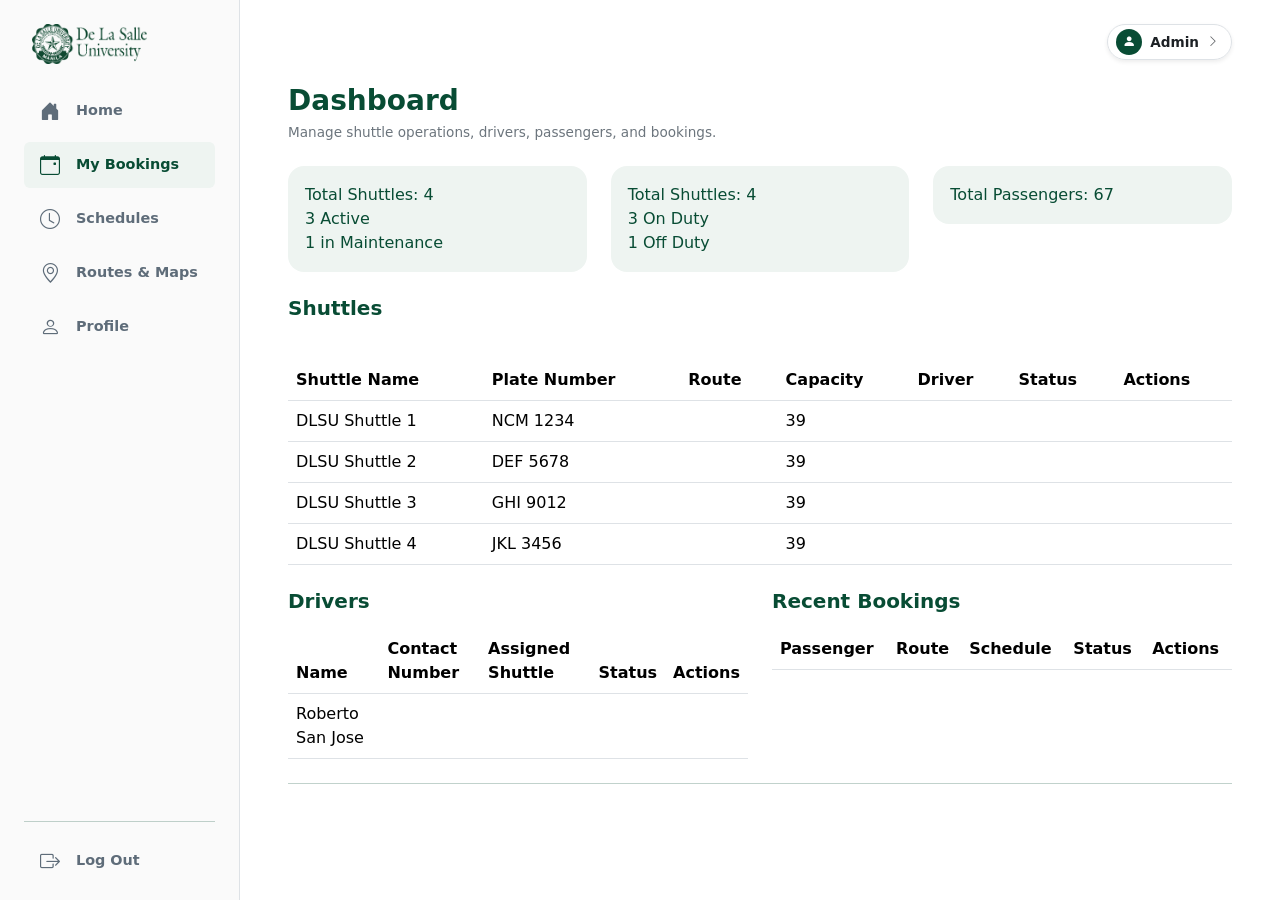
==== admin.html @ 09059d1a "Added first draft of admin view" ====
<!DOCTYPE html>
<html lang="en">
<head>
    <meta charset="UTF-8">
    <meta name="viewport" content="width=device-width, initial-scale=1">
    <link rel="stylesheet" href="assets/css/bootstrap.min.css">
    <link rel="stylesheet" href="assets/css/bootstrap-icons.css">
    <link rel="stylesheet" href="assets/css/styles.css">
    <title>Admin Dashboard - Arrows Express Booking App</title>
</head>
<body class="dashboard-body bookings-body bg-white">

<div class="container-fluid p-0">
    <div class="d-flex bookings-layout">
        <!-- DESKTOP SIDEBAR -->
        <aside class="sidebar bookings-sidebar d-none d-lg-flex flex-column border-end p-3 pt-4">
            <div class="mb-4 px-3">
                <img src="assets/images/logo.png" alt="DLSU Logo" class="img-fluid bookings-logo">
            </div>

            <nav class="nav flex-column gap-1 mb-auto px-2" aria-label="Passenger navigation">
                <a href="home.html" class="nav-link nav-item-default rounded px-3 py-2 d-flex align-items-center fw-semibold mb-1">
                    <i class="bi bi-house-door-fill me-3 fs-5" aria-hidden="true"></i> Home
                </a>
                <a href="#my-bookings" class="nav-link nav-item-active rounded px-3 py-2 d-flex align-items-center fw-semibold mb-1" aria-current="page">
                    <i class="bi bi-calendar-event me-3 fs-5" aria-hidden="true"></i> My Bookings
                </a>
                <a href="schedules.html" class="nav-link nav-item-default rounded px-3 py-2 d-flex align-items-center fw-semibold mb-1" style="font-size: 0.9rem;">
                    <i class="bi bi-clock me-3 fs-5"></i> Schedules
                </a>
                <a href="routes-and-maps.html" class="nav-link nav-item-default rounded px-3 py-2 d-flex align-items-center fw-semibold mb-1" style="font-size: 0.9rem;">
                    <i class="bi bi-geo-alt me-3 fs-5"></i> Routes & Maps
                </a>
                <a href="profile.html" class="nav-link nav-item-default rounded px-3 py-2 d-flex align-items-center fw-semibold mb-1">
                    <i class="bi bi-person me-3 fs-5" aria-hidden="true"></i> Profile
                </a>
            </nav>

            <div class="px-2">
                <hr class="my-3 opacity-25">
                <a href="index.html" class="nav-link nav-item-default rounded px-3 py-2 d-flex align-items-center fw-semibold">
                    <i class="bi bi-box-arrow-right me-3 fs-5" aria-hidden="true"></i> Log Out
                </a>
            </div>
        </aside>

        <!-- MAIN CONTENT AREA -->
        <main class="bookings-main flex-grow-1 p-3 p-md-4 px-xl-5">
            <header class="dashboard-header d-flex flex-wrap justify-content-between align-items-center gap-2 mb-4 position-relative z-2">
                <img src="assets/images/logo.png" alt="DLSU Logo" class="dashboard-logo d-lg-none">
                <div class="ms-auto d-flex align-items-center gap-2">
                    <a href="profile.html" class="dashboard-account btn btn-white border rounded-pill py-1 px-2 d-flex align-items-center shadow-sm text-decoration-none">
                        <span class="dashboard-user-avatar me-2">
                            <i class="bi bi-person-fill" aria-hidden="true"></i>
                        </span>
                        <span class="fw-semibold me-2">Admin</span>
                        <i class="bi bi-chevron-right text-muted small me-1" aria-hidden="true"></i>
                    </a>
                    <a href="index.html" class="btn btn-sm btn-light border d-lg-none" aria-label="Log out">
                        <i class="bi bi-box-arrow-right" aria-hidden="true"></i>
                    </a>
                </div>
            </header>

            <h1 class="fs-3 fw-bold text-dlsu-green mb-1">Dashboard</h1>
            <p class="text-secondary mb-4">Manage shuttle operations, drivers, passengers, and bookings.</p>
            <div id="booking-message" class="alert d-none" role="status" aria-live="polite" aria-atomic="true"></div>

            <div class="row mb-4 g-4">
                <div class="col-12 col-xl-4">
                    <div class="quick-action-card rounded-4 p-3">
                        Total Shuttles: 4 <br>
                        3 Active <br>
                        1 in Maintenance
                    </div>
                </div>
                <div class="col-12 col-xl-4">
                    <div class="quick-action-card rounded-4 p-3">
                        Total Shuttles: 4 <br>
                        3 On Duty <br>
                        1 Off Duty
                    </div>
                </div>
                <div class="col-12 col-xl-4">
                    <div class="quick-action-card rounded-4 p-3">
                        Total Passengers: 67
                    </div>
                </div>
            </div>

            <div class="row mb-4 g-4">
                <h2 class="fs-5 fw-bold text-dlsu-green mb-3">Shuttles</h2>
                    <div>
                        <table class="table align-middle mb-0 ">
                            <thead>
                                <tr><th scope="col">Shuttle Name</th><th scope="col">Plate Number</th><th scope="col">Route</th><th scope="col">Capacity</th><th scope="col">Driver</th><th scope="col">Status</th><th scope="col">Actions</th></tr>
                            </thead>
                            <tbody id="shuttle-list">
                                
                            </tbody>
                        </table>
                    </div>
            </div>

            <div class="row mb-4 g-4">
                <div class="col-12 col-xl-6">
                    <h2 class="fs-5 fw-bold text-dlsu-green mb-3">Drivers</h2>
                    <div>
                        <table class="table align-middle mb-0 ">
                            <thead>
                                <tr><th scope="col">Name</th><th scope="col">Contact Number</th><th scope="col">Assigned Shuttle</th><th scope="col">Status</th><th scope="col">Actions</th></tr>
                            </thead>
                            <tbody id="driver-list">
                                
                            </tbody>
                        </table>
                    </div>
                </div>
                <div class="col-12 col-xl-6">
                    <h2 class="fs-5 fw-bold text-dlsu-green mb-3">Recent Bookings</h2>
                    <div>
                        <table class="table align-middle mb-0 ">
                            <thead>
                                <tr><th scope="col">Passenger</th><th scope="col">Route</th><th scope="col">Schedule</th><th scope="col">Status</th><th scope="col">Actions</th></tr>
                            </thead>
                            <tbody>
                                
                            </tbody>
                        </table>
                    </div>
                </div>
            </div>

            <hr>
        </main>
    </div>
</div>

<!-- MOBILE NAVIGATION -->
<nav class="d-lg-none fixed-bottom bg-white border-top shadow-lg pb-safe z-3"
     aria-label="Mobile passenger navigation">
    <div class="d-flex justify-content-around align-items-center py-2">
        <a href="home.html" class="dashboard-mobile-item text-decoration-none text-muted">
            <i class="bi bi-house-door-fill fs-5" aria-hidden="true"></i><span>Home</span>
        </a>

        <a href="#book-a-trip" class="dashboard-mobile-item text-decoration-none text-muted">
            <i class="bi bi-calendar-plus fs-5" aria-hidden="true"></i><span>Book</span>
        </a>

        <a href="#my-bookings"
           class="dashboard-mobile-item text-decoration-none text-dlsu-green fw-bold"
           aria-current="page">
            <i class="bi bi-calendar-event fs-5" aria-hidden="true"></i><span>My Bookings</span>
        </a>
        
        <a href="schedules.html"
        class="dashboard-mobile-item text-decoration-none text-muted">
            <i class="bi bi-clock fs-5" aria-hidden="true"></i><span>Schedules</span>
        </a>

        <a href="routes-and-maps.html"
        class="dashboard-mobile-item text-decoration-none text-muted">
            <i class="bi bi-geo-alt fs-5" aria-hidden="true"></i><span>Routes</span>
        </a>
    </div>
</nav>

<script src="assets/js/bootstrap.bundle.min.js"></script>
<script src="assets/js/admin.js"></script>
</body>
</html>
---- assets/css/styles.css ----
/* ========================================================
   EXISTING CSS
   ======================================================== */
.logo-slot {
    max-height: 50px;
    object-fit: contain;
}

.divider {
    border-left: 1px solid #e9ecef;
}

@media (max-width: 991.98px) {
    .divider {
        border-left: none;
    }
}

/* ========================================================
   NEW CSS FOR FOR home.html
   ======================================================== */
:root {
    /* Main DLSU Color Palette*/
    --dlsu-green: #084c34;
    --dlsu-green-hover: #063927;
    --dlsu-light: #eef4f1;
    --dlsu-light-hover: #e3ede7;

    /* Text Colors */
    --text-main: #1d2125;
    --text-secondary: #5e6c79;
}

.dashboard-body {
    background-color: #ffffff;
    padding-bottom: 70px;
}

@media (min-width: 992px) {
    .dashboard-body,
    .dashboard-body html {
        padding-bottom: 0;
    }
}

/* Base Typography utilities */
.text-dlsu-green { color: var(--dlsu-green) !important; }
.bg-dlsu-green { background-color: var(--dlsu-green) !important; }
.bg-dlsu-light { background-color: var(--dlsu-light) !important; }

/* Dashboard Buttons */
.btn-dlsu-green {
    background-color: var(--dlsu-green);
    color: #ffffff;
    border: none;
    transition: background-color 0.2s ease;
}

.btn-dlsu-green:hover {
    background-color: var(--dlsu-green-hover);
    color: #ffffff;
}

/* Sidebar Specific */
.sidebar {
    width: 240px;
    background-color: #fafafa;
}

.nav-item-active {
    background-color: var(--dlsu-light);
    color: var(--dlsu-green);
}

.nav-item-default {
    color: var(--text-secondary);
    transition: all 0.2s ease;
}

.nav-item-default:hover {
    background-color: #f1f3f5;
    color: var(--dlsu-green);
}

/* Quick Action Cards */
.quick-action-card {
    background-color: var(--dlsu-light);
    border: 1px solid transparent;
    transition: all 0.2s ease;
}

.quick-action-card:hover {
    background-color: var(--dlsu-light-hover);
    transform: translateY(-2px);
    box-shadow: 0 .125rem .25rem rgba(0,0,0,.075);
}

.bg-success-subtle {
    background-color: #e4f2ea !important;
}
.text-success {
    color: #1b6d3d !important;
}
.border-success-subtle {
    border-color: #cde6d7 !important;
}

.pb-safe {
    padding-bottom: env(safe-area-inset-bottom);
}

/* ========================================================
   LOGIN PAGE
   ======================================================== */
.login-body {
    background-color: #ffffff;
    color: var(--text-main);
    background-image: url(../images/bg.png);
    background-repeat: no-repeat;
    background-position: left bottom;
    background-size: auto 60%;
}

.login-form-container {
    width: 100%;
    max-width: 400px;
}

.login-text-button {
    font-size: inherit;
    vertical-align: baseline;
    color: var(--dlsu-green);
}

.login-text-button:hover {
    color: var(--dlsu-green-hover);
}

.login-body .btn-success {
    --bs-btn-bg: var(--dlsu-green);
    --bs-btn-border-color: var(--dlsu-green);
    --bs-btn-hover-bg: var(--dlsu-green-hover);
    --bs-btn-hover-border-color: var(--dlsu-green-hover);
    --bs-btn-active-bg: var(--dlsu-green-hover);
    --bs-btn-active-border-color: var(--dlsu-green-hover);
    --bs-btn-disabled-bg: var(--dlsu-green);
    --bs-btn-disabled-border-color: var(--dlsu-green);
}

.login-body .btn-outline-success {
    --bs-btn-color: var(--dlsu-green);
    --bs-btn-border-color: var(--dlsu-green);
    --bs-btn-hover-bg: var(--dlsu-green);
    --bs-btn-hover-border-color: var(--dlsu-green);
    --bs-btn-active-bg: var(--dlsu-green-hover);
    --bs-btn-active-border-color: var(--dlsu-green-hover);
    --bs-btn-disabled-color: var(--dlsu-green);
    --bs-btn-disabled-border-color: var(--dlsu-green);
}

.login-demo {
    overflow-wrap: anywhere;
}

@media (max-width: 575.98px) {
    .login-body .logo-slot {
        max-height: 38px;
        max-width: 110px;
    }
}

/* ========================================================
   SIGNUP PAGE
   ======================================================== */
.signup-body {
    background-color: #ffffff;
    color: var(--text-main);
    background-image: url(../images/bg.png);
    background-repeat: no-repeat;
    background-position: left bottom;
    background-size: auto 60%;
}

.signup-form-container {
    width: 100%;
    max-width: 560px;
}

.signup-link {
    color: var(--dlsu-green);
}

.signup-link:hover {
    color: var(--dlsu-green-hover);
}

.signup-body .btn-dlsu-green {
    --bs-btn-disabled-bg: var(--dlsu-green);
    --bs-btn-disabled-color: #ffffff;
    --bs-btn-disabled-border-color: var(--dlsu-green);
}

@media (max-width: 575.98px) {
    .signup-body .logo-slot {
        max-height: 38px;
        max-width: 110px;
    }
}

/* ========================================================
   FORGOT PASSWORD PAGE
   ======================================================== */
.forgot-password-body {
    background-color: #ffffff;
    color: var(--text-main);
}

.forgot-password-form-container {
    width: 100%;
    max-width: 400px;
}

.forgot-password-link {
    color: var(--dlsu-green);
}

.forgot-password-link:hover {
    color: var(--dlsu-green-hover);
}

.forgot-password-body .btn-dlsu-green {
    --bs-btn-disabled-bg: var(--dlsu-green);
    --bs-btn-disabled-color: #ffffff;
    --bs-btn-disabled-border-color: var(--dlsu-green);
}

@media (max-width: 575.98px) {
    .forgot-password-body .logo-slot {
        max-height: 38px;
        max-width: 110px;
    }
}

/* ========================================================
   MY BOOKINGS PAGE
   ======================================================== */
@font-face {
    font-family: "Bookings Inter";
    src: url("../fonts/Inter/Inter-VariableFont_opsz,wght.ttf") format("truetype");
    font-weight: 100 900;
    font-style: normal;
    font-display: swap;
}

.bookings-body {
    padding-bottom: 0;
    font-family: "Bookings Inter", Arial, sans-serif;
    color: var(--dlsu-green);
}

.bookings-layout {
    min-height: 100vh;
    max-width: none;
    width: 100%;
    margin: 0;
}

.bookings-sidebar {
    position: sticky;
    top: 0;
    height: 100vh;
    flex-shrink: 0;
    overflow-y: auto;
    font-size: 0.9rem;
}

.bookings-sidebar [aria-disabled="true"],
.bookings-mobile-item[aria-disabled="true"] {
    opacity: 0.55;
    pointer-events: none;
}

.bookings-sidebar nav {
    margin-bottom: auto !important;
}

.bookings-main {
    min-width: 0;
}

.bookings-body .bookings-main {
    padding: 1.5rem !important;
}

.bookings-main header {
    min-height: 36px;
    border-bottom: none;
    padding-bottom: 0;
}

.bookings-logo {
    max-height: 40px;
    max-width: 160px;
}

.bookings-tabs {
    flex-wrap: nowrap;
    gap: 0.25rem;
    border-bottom: 1px solid #dce6e1;
}

.bookings-tabs .nav-link {
    color: var(--text-secondary);
    font-weight: 600;
    border-radius: 0;
    border-bottom: 2px solid transparent;
}

.bookings-tabs .nav-link.active {
    color: var(--dlsu-green);
    background-color: transparent;
    border-bottom-color: var(--dlsu-green);
}

.booking-date-block {
    min-width: 48px;
}

.booking-card-info {
    min-width: 140px;
    overflow-wrap: anywhere;
}

.booking-detail-list dd {
    overflow-wrap: anywhere;
    margin-bottom: 0.85rem;
}

#upcoming-list,
#completed-list,
#cancelled-list {
    border: 1px solid #dfe8e3;
    border-radius: 2rem;
    overflow: hidden;
    background-color: #fbfcfc;
}

.booking-record {
    border-bottom: 1px solid #e2e9e6;
    padding: 0.75rem 1.5rem !important;
}

.booking-record:last-child {
    border-bottom: none;
}

.booking-record .booking-card-info p {
    display: inline-block;
    margin-right: 1rem;
    font-size: 0.78rem;
}

.booking-date-block .small {
    font-size: 0.65rem;
    line-height: 1.25;
}

.booking-date-block .booking-day {
    font-size: 1.25rem !important;
    line-height: 1.4;
}

.booking-status {
    min-width: 100px;
    border-radius: 0.25rem !important;
}

.booking-status.bg-success-subtle {
    background-color: #95d6ab !important;
}

.booking-user-avatar {
    width: 26px;
    height: 26px;
    border-radius: 50%;
    display: inline-flex;
    align-items: center;
    justify-content: center;
    background-color: var(--dlsu-green);
    color: #ffffff;
    font-size: 0.8rem;
}

.bookings-body .btn-outline-success {
    --bs-btn-color: var(--dlsu-green);
    --bs-btn-border-color: var(--dlsu-green);
    --bs-btn-hover-bg: var(--dlsu-green);
    --bs-btn-hover-border-color: var(--dlsu-green);
}

.bookings-body .btn-dlsu-green {
    --bs-btn-disabled-bg: var(--dlsu-green);
    --bs-btn-disabled-color: #ffffff;
    --bs-btn-disabled-border-color: var(--dlsu-green);
}

.direction-button {
    flex: 1;
    min-width: 0;
    border: 1px solid var(--dlsu-green);
    border-radius: 0.4rem;
    padding: 0.8rem 0.5rem;
    background: #fbfcfc;
    color: var(--dlsu-green);
    font-size: 0.8rem;
    font-weight: 600;
}

.direction-button:hover,
.direction-button.active {
    background-color: var(--dlsu-light);
}

.direction-button:focus-visible {
    outline: 3px solid #8dc7a7;
    outline-offset: 2px;
}

#trip-date, #timeslot-filter {
    min-height: 48px;
    color: var(--dlsu-green);
    font-weight: 600;
    background-color: #fbfcfc;
}

.available-trips-panel {
    border: 1px solid #dfe8e3;
    border-radius: 0 0 2rem 2rem;
    overflow: hidden;
    background-color: #fbfcfc;
}

.available-trips-table {
    --bs-table-bg: transparent;
    --bs-table-color: var(--dlsu-green);
    font-size: 0.85rem;
}

.available-trips-table thead {
    background-color: var(--dlsu-light);
    font-size: 0.75rem;
}

.available-trips-table th,
.available-trips-table td {
    padding: 0.75rem 1rem;
    border-bottom-color: #e2e9e6;
}

.available-trips-table tbody tr:last-child td {
    border-bottom: none;
}

.trip-seat-progress {
    height: 6px;
    border-radius: 0;
    min-width: 100px;
}

.trip-select-button {
    min-width: 80px;
}

.trip-information-panel {
    border-radius: 2rem;
    padding: 1.5rem;
    background-color: var(--dlsu-light);
    color: var(--dlsu-green);
}

#book-a-trip,
#my-bookings {
    scroll-margin-top: 1rem;
}

/* Match the dashboard's horizontal padding on large screens. */
@media (min-width: 1200px) {
    .bookings-body .bookings-main {
        padding-left: 3rem !important;
        padding-right: 3rem !important;
    }
}

.bookings-mobile-item {
    flex: 1;
    min-width: 0;
    display: flex;
    flex-direction: column;
    align-items: center;
    gap: 0.25rem;
    padding: 0.25rem;
    font-size: 0.65rem;
    text-align: center;
}

/* Leave space for the fixed mobile navigation. */
@media (max-width: 991.98px) {
    .bookings-body .bookings-main {
        padding-bottom: calc(110px + env(safe-area-inset-bottom)) !important;
    }
}

@media (max-width: 575.98px) {
    .bookings-tabs .nav-link {
        flex: 1;
        padding: 0.65rem 0.35rem;
        font-size: 0.85rem;
    }

    .bookings-logo {
        max-height: 30px;
        max-width: 110px;
    }

    .available-trips-table thead {
        display: none;
    }

    .available-trips-table tbody tr {
        display: grid;
        grid-template-columns: minmax(0, 1fr) minmax(0, 1fr);
        border-bottom: 1px solid #e2e9e6;
        padding: 0.5rem;
    }

    .available-trips-table td {
        min-width: 0;
        padding: 0.6rem;
        border: none;
        overflow-wrap: anywhere;
    }

    .available-trips-table td[data-label]::before {
        content: attr(data-label);
        display: block;
        font-size: 0.65rem;
        color: var(--text-secondary);
        margin-bottom: 0.25rem;
    }

    .trip-action {
        display: flex;
        align-items: center;
        justify-content: flex-end;
    }
}

/* ========================================================
   PROFILE PAGE
   ======================================================== */
.profile-body {
    padding-bottom: 0;
    color: var(--text-main);
    overflow: hidden;
}

/* Match the dashboard frame; the main area handles scrolling. */
.profile-layout {
    width: 100%;
    max-width: none;
    height: 100vh;
    height: 100dvh;
    margin: 0;
    overflow: hidden;
}

.profile-sidebar {
    width: 240px;
    flex: 0 0 240px;
    height: 100%;
    overflow-y: auto;
    font-size: 0.9rem;
}

.profile-sidebar .nav-link {
    font-size: 0.9rem;
    font-weight: 600;
}

.profile-sidebar nav {
    margin-bottom: auto !important;
}

.profile-sidebar [aria-disabled="true"],
.profile-mobile-item[aria-disabled="true"] {
    opacity: 0.55;
    pointer-events: none;
}

.profile-body .profile-main {
    min-width: 0;
    min-height: 0;
    position: relative;
    overflow-y: auto;
    padding: 1.5rem !important;
}

.profile-main header {
    min-height: 36px;
    padding-bottom: 0;
    border-bottom: none;
}

.profile-logo {
    max-height: 40px;
    max-width: 160px;
}

.profile-account,
.profile-summary {
    overflow-wrap: anywhere;
}

.profile-account .small,
.profile-main > p,
.profile-main .form-label {
    font-size: 0.85rem;
}

.profile-main #profile-details-heading {
    font-size: 1rem !important;
}

.profile-header-avatar {
    display: flex;
    align-items: center;
    justify-content: center;
    flex-shrink: 0;
    width: 26px;
    height: 26px;
    border-radius: 50%;
    background-color: var(--dlsu-green);
    color: #ffffff;
    font-size: 0.8rem;
}

.profile-body .form-control,
.profile-body .form-select {
    min-height: 38px;
    font-size: 0.85rem;
}

.profile-body .form-control[readonly],
.profile-body .form-select:disabled {
    background-color: #f8faf9;
    color: var(--text-secondary);
    opacity: 1;
}

.profile-mobile-item {
    flex: 1;
    min-width: 0;
    display: flex;
    flex-direction: column;
    align-items: center;
    gap: 0.25rem;
    padding: 0.25rem;
    font-size: 0.65rem;
    text-align: center;
}

/* Match the dashboard's large-screen horizontal padding. */
@media (min-width: 1200px) {
    .profile-body .profile-main {
        padding-left: 3rem !important;
        padding-right: 3rem !important;
    }
}

/* Leave room for the fixed mobile navigation. */
@media (max-width: 991.98px) {
    .profile-body .profile-main {
        padding-bottom: calc(110px + env(safe-area-inset-bottom)) !important;
    }

    .profile-logo {
        max-height: 30px;
        max-width: 110px;
    }
}

@media (max-width: 575.98px) {
    .profile-body .form-control,
    .profile-body .form-select {
        font-size: 1rem;
    }
}

/* ========================================================
   SHARED PAGE LAYOUT
   ======================================================== */
.dashboard-body {
    padding-bottom: 0;
    overflow: hidden;
    font-family: var(--bs-body-font-family);
}

.dashboard-body > .container-fluid > .d-flex {
    width: 100%;
    max-width: none;
    min-height: 0;
    height: 100vh !important;
    height: 100dvh !important;
    margin: 0;
    overflow: hidden;
}

.dashboard-body .sidebar {
    position: static;
    top: auto;
    width: 240px;
    flex: 0 0 240px;
    height: 100%;
    overflow-y: auto;
    font-size: 0.9rem;
}

.dashboard-body .sidebar .nav-link {
    font-size: 0.9rem;
    font-weight: 600;
}

.dashboard-body .sidebar nav {
    margin-bottom: auto !important;
}

.dashboard-body .sidebar [aria-disabled="true"],
.dashboard-mobile-item[aria-disabled="true"] {
    opacity: 0.55;
    pointer-events: none;
}

.dashboard-body > .container-fluid > .d-flex > main {
    position: relative;
    min-width: 0;
    min-height: 0;
    overflow-y: auto;
    padding: 1.5rem !important;
}

.dashboard-header {
    min-height: 36px;
    padding-bottom: 0;
    border-bottom: none;
}

.dashboard-logo {
    max-height: 30px;
    max-width: 110px;
}

.dashboard-account {
    min-width: 0;
    max-width: 100%;
    color: var(--text-main);
    font-size: 0.85rem;
    overflow-wrap: anywhere;
}

.dashboard-account:hover {
    color: var(--dlsu-green);
}

.dashboard-user-avatar {
    display: flex;
    align-items: center;
    justify-content: center;
    flex-shrink: 0;
    width: 26px;
    height: 26px;
    border-radius: 50%;
    background-color: var(--dlsu-green);
    color: #ffffff;
    font-size: 0.8rem;
}

.dashboard-body main > p,
.dashboard-body main .form-label,
.login-body .form-label,
.signup-body .form-label,
.forgot-password-body .form-label {
    font-size: 0.85rem;
}

.dashboard-body .form-control,
.dashboard-body .form-select {
    min-height: 38px;
    font-size: 1rem;
}

.dashboard-mobile-item {
    flex: 1;
    min-width: 0;
    display: flex;
    flex-direction: column;
    align-items: center;
    gap: 0.25rem;
    padding: 0.25rem;
    font-size: 0.65rem;
    text-align: center;
}

.dashboard-mobile-item > span {
    white-space: nowrap;
}

/* Shared branding and heading sizes for the existing account pages. */
.logo-slot {
    max-height: 40px;
    max-width: 160px;
}

.login-form-container > h2,
.signup-form-container > h2,
.forgot-password-form-container > h2 {
    font-size: calc(1.3rem + 0.6vw);
}

.login-form-container > p,
.signup-form-container > p,
.forgot-password-form-container > p {
    font-size: 0.85rem;
}

@media (min-width: 1200px) {
    .dashboard-body > .container-fluid > .d-flex > main {
        padding-left: 3rem !important;
        padding-right: 3rem !important;
    }

    .login-form-container > h2,
    .signup-form-container > h2,
    .forgot-password-form-container > h2 {
        font-size: 1.75rem;
    }
}

@media (max-width: 991.98px) {
    .dashboard-body > .container-fluid > .d-flex > main {
        padding-bottom: calc(110px + env(safe-area-inset-bottom)) !important;
    }

    .login-body .logo-slot,
    .signup-body .logo-slot,
    .forgot-password-body .logo-slot {
        max-height: 30px;
        max-width: 110px;
    }
}

/* ========================================================
   PASSENGER NOTIFICATIONS
   ======================================================== */

.notification-header-actions {
    max-width: 100%;
}

.notification-bell {
    position: relative;
    display: inline-flex;
    align-items: center;
    justify-content: center;
    flex-shrink: 0;
    width: 36px;
    height: 36px;
    color: var(--dlsu-green);
}

.notification-count {
    position: absolute;
    top: -4px;
    right: -4px;
    min-width: 18px;
    font-size: 0.6rem;
}

.notification-icon {
    display: flex;
    align-items: center;
    justify-content: center;
    flex-shrink: 0;
    width: 38px;
    height: 38px;
}

.notification-copy {
    min-width: 0;
    overflow-wrap: anywhere;
}

.notification-reminder-title {
    font-size: 0.9rem;
}

.notification-reminder-text {
    font-size: 0.75rem;
}

.notification-record {
    border-left: 4px solid transparent !important;
}

.notification-record.is-unread {
    border-left-color: var(--dlsu-green) !important;
    background-color: var(--dlsu-light);
}

.notification-record dd {
    overflow-wrap: anywhere;
}

.notification-actions .btn {
    white-space: normal;
}

@media (max-width: 575.98px) {
    .notification-actions .btn {
        width: 100%;
    }
}

/* ========================================================
   DRIVER DASHBOARD
   ======================================================== */
.driver-detail-list dd {
    overflow-wrap: anywhere;
    margin-bottom: 1rem;
}

#driver-details,
#assigned-vehicle,
#driver-status {
    scroll-margin-top: 1rem;
}

.driver-body .btn-dlsu-green {
    --bs-btn-disabled-bg: var(--dlsu-green);
    --bs-btn-disabled-color: #ffffff;
    --bs-btn-disabled-border-color: var(--dlsu-green);
}
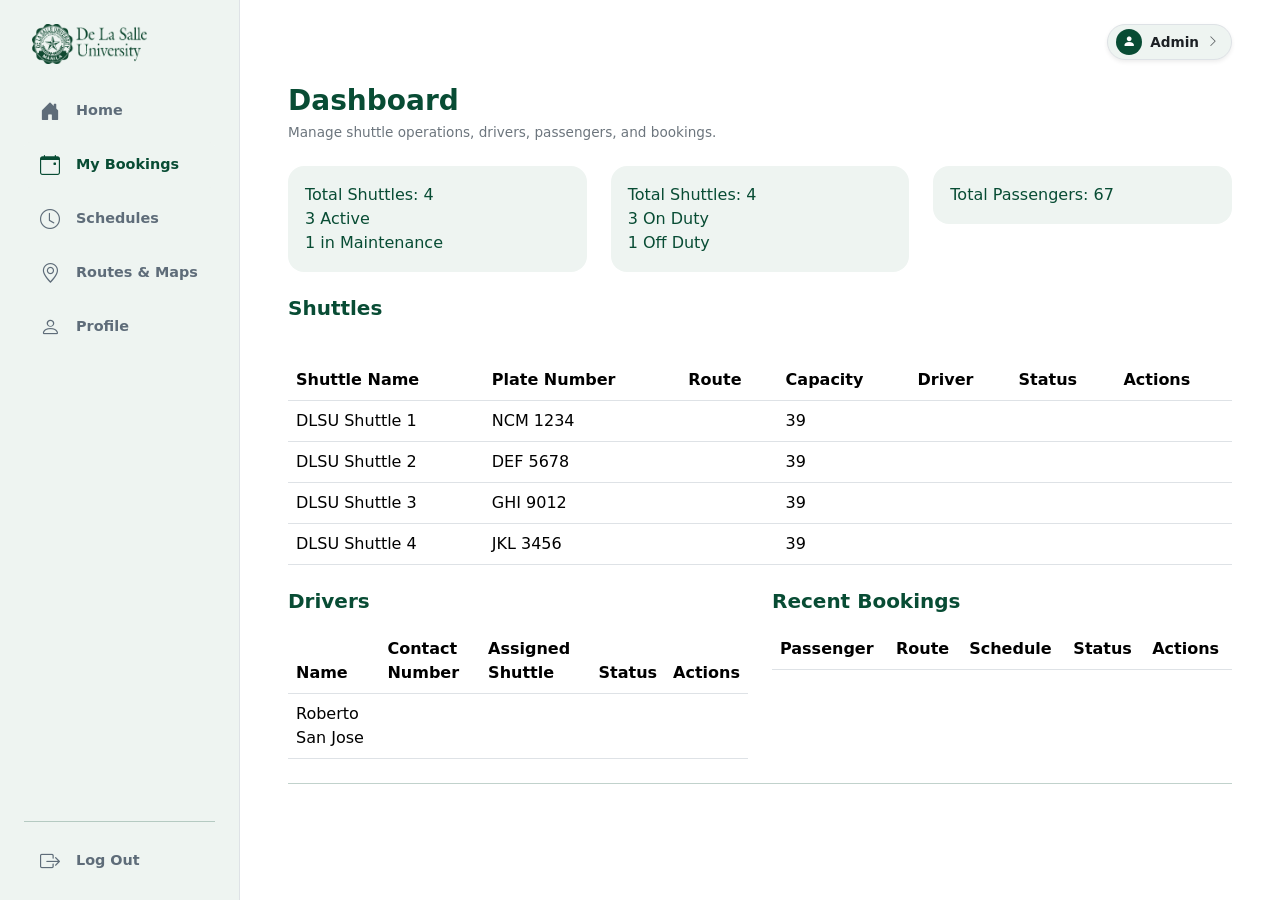
==== commit 5d8c9435: "theme toggle added to all(?) pages" ====
--- a/admin.html
+++ b/admin.html
@@ -168,5 +168,6 @@
 
 <script src="assets/js/bootstrap.bundle.min.js"></script>
 <script src="assets/js/admin.js"></script>
+<script src="assets/js/theme-toggle.js"></script>
 </body>
 </html>
--- a/assets/css/styles.css
+++ b/assets/css/styles.css
@@ -29,10 +29,25 @@
     /* Text Colors */
     --text-main: #1d2125;
     --text-secondary: #5e6c79;
+
+   /* Background Colors */
+    --bg-main: rgb(255, 255, 255);
+    --bg-secondary: rgb(238, 244, 241);
+    --bg-hover: #e3ede7;
+
+    --school-logo: url(../images/logo.png);
+}
+
+html, body{
+    background-color: var(--bg-main);
+}
+
+.dark-mode {
+    filter: invert(0.92) hue-rotate(160deg);
 }
 
 .dashboard-body {
-    background-color: #ffffff;
+    background-color: var(--bg-main);
     padding-bottom: 70px;
 }
 
@@ -64,7 +79,7 @@
 /* Sidebar Specific */
 .sidebar {
     width: 240px;
-    background-color: #fafafa;
+    background-color: var(--bg-secondary);
 }
 
 .nav-item-active {
@@ -72,7 +87,7 @@
     color: var(--dlsu-green);
 }
 
-.nav-item-default {
+.nav-item-default{
     color: var(--text-secondary);
     transition: all 0.2s ease;
 }
@@ -113,7 +128,7 @@
    LOGIN PAGE
    ======================================================== */
 .login-body {
-    background-color: #ffffff;
+    background-color: var(--bg-main);
     color: var(--text-main);
     background-image: url(../images/bg.png);
     background-repeat: no-repeat;
@@ -173,7 +188,7 @@
    SIGNUP PAGE
    ======================================================== */
 .signup-body {
-    background-color: #ffffff;
+    background-color: var(--bg-main);
     color: var(--text-main);
     background-image: url(../images/bg.png);
     background-repeat: no-repeat;
@@ -211,7 +226,7 @@
    FORGOT PASSWORD PAGE
    ======================================================== */
 .forgot-password-body {
-    background-color: #ffffff;
+    background-color: var(--bg-main);
     color: var(--text-main);
 }
 
@@ -488,6 +503,7 @@
     .bookings-body .bookings-main {
         padding-left: 3rem !important;
         padding-right: 3rem !important;
+        background-color: var(--bg-main);
     }
 }
 
@@ -765,6 +781,7 @@
     color: var(--text-main);
     font-size: 0.85rem;
     overflow-wrap: anywhere;
+    background-color: var(--bg-secondary);
 }
 
 .dashboard-account:hover {
@@ -808,6 +825,13 @@
     padding: 0.25rem;
     font-size: 0.65rem;
     text-align: center;
+    
+    border: none;
+    background: transparent;
+    color: inherit;
+    font-family: inherit;
+    line-height: inherit;
+    cursor: pointer;
 }
 
 .dashboard-mobile-item > span {
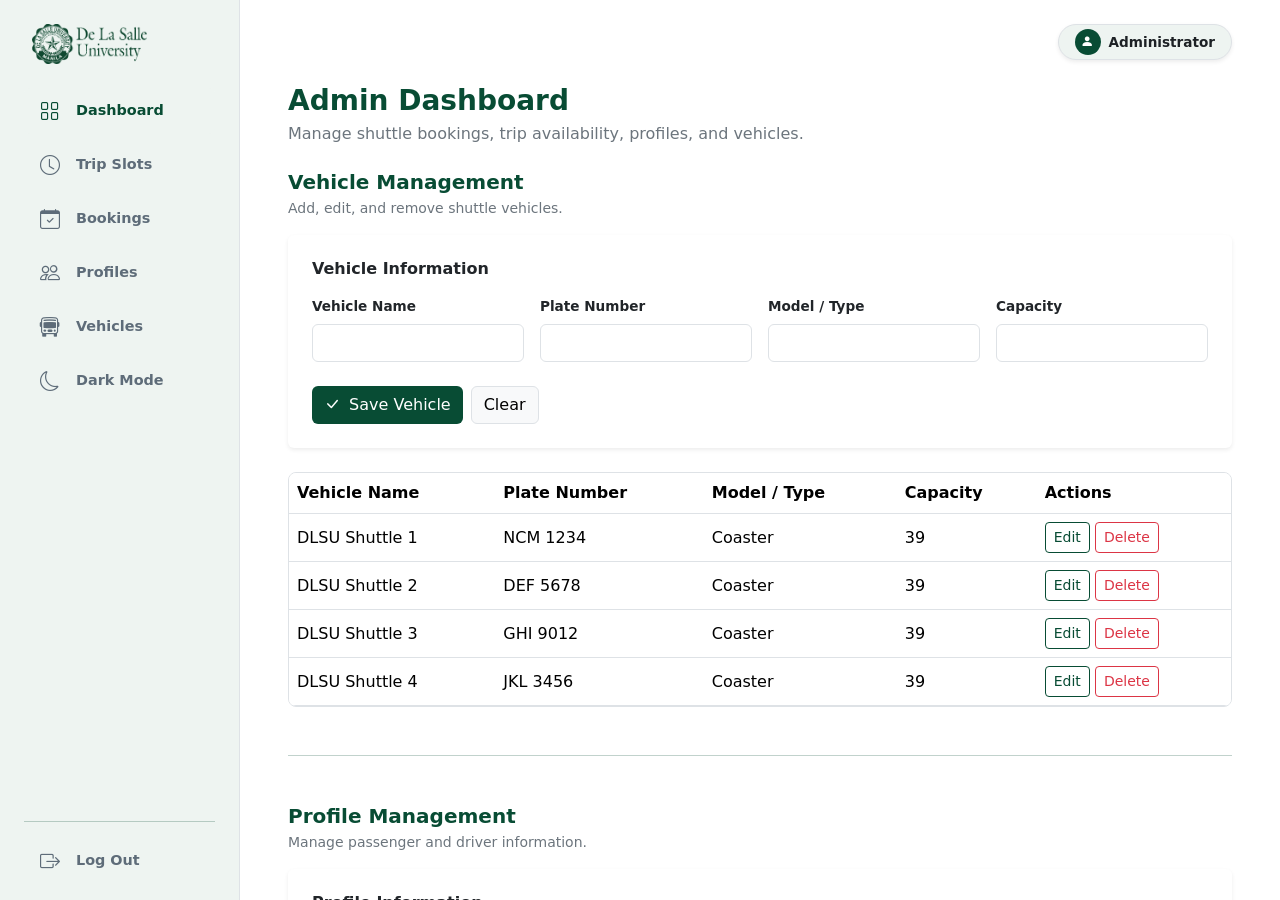
==== commit 96b76c5e: "admin page wip" ====
--- a/admin.html
+++ b/admin.html
@@ -1,173 +1,545 @@
+
 <!DOCTYPE html>
 <html lang="en">
 <head>
     <meta charset="UTF-8">
     <meta name="viewport" content="width=device-width, initial-scale=1">
+
+    <title>Admin Dashboard - Arrows Express Booking App</title>
+
     <link rel="stylesheet" href="assets/css/bootstrap.min.css">
     <link rel="stylesheet" href="assets/css/bootstrap-icons.css">
     <link rel="stylesheet" href="assets/css/styles.css">
-    <title>Admin Dashboard - Arrows Express Booking App</title>
 </head>
+
 <body class="dashboard-body bookings-body bg-white">
 
 <div class="container-fluid p-0">
     <div class="d-flex bookings-layout">
+
         <!-- DESKTOP SIDEBAR -->
         <aside class="sidebar bookings-sidebar d-none d-lg-flex flex-column border-end p-3 pt-4">
+
             <div class="mb-4 px-3">
-                <img src="assets/images/logo.png" alt="DLSU Logo" class="img-fluid bookings-logo">
-            </div>
-
-            <nav class="nav flex-column gap-1 mb-auto px-2" aria-label="Passenger navigation">
-                <a href="home.html" class="nav-link nav-item-default rounded px-3 py-2 d-flex align-items-center fw-semibold mb-1">
-                    <i class="bi bi-house-door-fill me-3 fs-5" aria-hidden="true"></i> Home
+                <img src="assets/images/logo.png"
+                     alt="DLSU Logo"
+                     class="img-fluid bookings-logo">
+            </div>
+
+            <nav class="nav flex-column gap-1 mb-auto px-2"
+                 aria-label="Admin navigation">
+
+                <a href="#dashboard"
+                   class="nav-link nav-item-active rounded px-3 py-2 d-flex align-items-center fw-semibold mb-1">
+                    <i class="bi bi-grid me-3 fs-5" aria-hidden="true"></i>
+                    Dashboard
                 </a>
-                <a href="#my-bookings" class="nav-link nav-item-active rounded px-3 py-2 d-flex align-items-center fw-semibold mb-1" aria-current="page">
-                    <i class="bi bi-calendar-event me-3 fs-5" aria-hidden="true"></i> My Bookings
+
+                <a href="#slots"
+                   class="nav-link nav-item-default rounded px-3 py-2 d-flex align-items-center fw-semibold mb-1">
+                    <i class="bi bi-clock me-3 fs-5" aria-hidden="true"></i>
+                    Trip Slots
                 </a>
-                <a href="schedules.html" class="nav-link nav-item-default rounded px-3 py-2 d-flex align-items-center fw-semibold mb-1" style="font-size: 0.9rem;">
-                    <i class="bi bi-clock me-3 fs-5"></i> Schedules
+
+                <a href="#bookings"
+                   class="nav-link nav-item-default rounded px-3 py-2 d-flex align-items-center fw-semibold mb-1">
+                    <i class="bi bi-calendar-check me-3 fs-5" aria-hidden="true"></i>
+                    Bookings
                 </a>
-                <a href="routes-and-maps.html" class="nav-link nav-item-default rounded px-3 py-2 d-flex align-items-center fw-semibold mb-1" style="font-size: 0.9rem;">
-                    <i class="bi bi-geo-alt me-3 fs-5"></i> Routes & Maps
+
+                <a href="#profiles"
+                   class="nav-link nav-item-default rounded px-3 py-2 d-flex align-items-center fw-semibold mb-1">
+                    <i class="bi bi-people me-3 fs-5" aria-hidden="true"></i>
+                    Profiles
                 </a>
-                <a href="profile.html" class="nav-link nav-item-default rounded px-3 py-2 d-flex align-items-center fw-semibold mb-1">
-                    <i class="bi bi-person me-3 fs-5" aria-hidden="true"></i> Profile
+
+                <a href="#vehicles"
+                   class="nav-link nav-item-default rounded px-3 py-2 d-flex align-items-center fw-semibold mb-1">
+                    <i class="bi bi-bus-front me-3 fs-5" aria-hidden="true"></i>
+                    Vehicles
                 </a>
+
+                <button type="button"
+                        class="nav-link nav-item-default rounded px-3 py-2 d-flex align-items-center fw-semibold mb-1"
+                        id="themeToggle"
+                        aria-pressed="false">
+                    <i class="bi bi-moon me-3 fs-5"
+                       id="themeIcon"
+                       aria-hidden="true"></i>
+                    <span id="themeText">Dark Mode</span>
+                </button>
             </nav>
 
             <div class="px-2">
                 <hr class="my-3 opacity-25">
-                <a href="index.html" class="nav-link nav-item-default rounded px-3 py-2 d-flex align-items-center fw-semibold">
-                    <i class="bi bi-box-arrow-right me-3 fs-5" aria-hidden="true"></i> Log Out
+
+                <a href="index.html"
+                   class="nav-link nav-item-default rounded px-3 py-2 d-flex align-items-center fw-semibold">
+                    <i class="bi bi-box-arrow-right me-3 fs-5"
+                       aria-hidden="true"></i>
+                    Log Out
                 </a>
             </div>
         </aside>
 
-        <!-- MAIN CONTENT AREA -->
+        <!-- MAIN CONTENT -->
         <main class="bookings-main flex-grow-1 p-3 p-md-4 px-xl-5">
-            <header class="dashboard-header d-flex flex-wrap justify-content-between align-items-center gap-2 mb-4 position-relative z-2">
-                <img src="assets/images/logo.png" alt="DLSU Logo" class="dashboard-logo d-lg-none">
+            <!-- HEADER -->
+            <header class="dashboard-header d-flex flex-wrap justify-content-between align-items-center gap-2 mb-4">
+
+                <img src="assets/images/logo.png"
+                     alt="DLSU Logo"
+                     class="dashboard-logo d-lg-none">
+
                 <div class="ms-auto d-flex align-items-center gap-2">
-                    <a href="profile.html" class="dashboard-account btn btn-white border rounded-pill py-1 px-2 d-flex align-items-center shadow-sm text-decoration-none">
+                    <span class="dashboard-account btn btn-white border rounded-pill py-1 px-3 d-flex align-items-center shadow-sm">
                         <span class="dashboard-user-avatar me-2">
                             <i class="bi bi-person-fill" aria-hidden="true"></i>
                         </span>
-                        <span class="fw-semibold me-2">Admin</span>
-                        <i class="bi bi-chevron-right text-muted small me-1" aria-hidden="true"></i>
-                    </a>
-                    <a href="index.html" class="btn btn-sm btn-light border d-lg-none" aria-label="Log out">
-                        <i class="bi bi-box-arrow-right" aria-hidden="true"></i>
-                    </a>
+                        <span class="fw-semibold">Administrator</span>
+                    </span>
                 </div>
             </header>
 
-            <h1 class="fs-3 fw-bold text-dlsu-green mb-1">Dashboard</h1>
-            <p class="text-secondary mb-4">Manage shuttle operations, drivers, passengers, and bookings.</p>
-            <div id="booking-message" class="alert d-none" role="status" aria-live="polite" aria-atomic="true"></div>
-
-            <div class="row mb-4 g-4">
-                <div class="col-12 col-xl-4">
-                    <div class="quick-action-card rounded-4 p-3">
-                        Total Shuttles: 4 <br>
-                        3 Active <br>
-                        1 in Maintenance
+            <div id="dashboard">
+                <h1 class="fs-3 fw-bold text-dlsu-green mb-1">
+                    Admin Dashboard
+                </h1>
+
+                <p class="text-secondary mb-4">
+                    Manage shuttle bookings, trip availability, profiles, and vehicles.
+                </p>
+
+                <div id="message"
+                     class="alert d-none"
+                     role="status"
+                     aria-live="polite"></div>
+            </div>
+
+            <!-- VEHICLES -->
+            <section id="vehicles" class="mb-5"
+                     aria-labelledby="vehicles-heading">
+
+                <div class="mb-3">
+                    <h2 class="fs-5 fw-bold text-dlsu-green mb-1"
+                        id="vehicles-heading">
+                        Vehicle Management
+                    </h2>
+                    <p class="small text-secondary mb-0">
+                        Add, edit, and remove shuttle vehicles.
+                    </p>
+                </div>
+
+                <form id="vehicle-form"
+                      class="card border-0 shadow-sm mb-4">
+
+                    <div class="card-body p-3 p-md-4">
+                        <h3 class="fs-6 fw-bold mb-3">Vehicle Information</h3>
+
+                        <input type="hidden" id="vehicle-id">
+
+                        <div class="row g-3">
+                            <div class="col-12 col-md-6 col-xl-3">
+                                <label for="vehicle-name" class="form-label fw-semibold">
+                                    Vehicle Name
+                                </label>
+                                <input type="text"
+                                       id="vehicle-name"
+                                       class="form-control"
+                                       required>
+                            </div>
+
+                            <div class="col-12 col-md-6 col-xl-3">
+                                <label for="vehicle-plate" class="form-label fw-semibold">
+                                    Plate Number
+                                </label>
+                                <input type="text"
+                                       id="vehicle-plate"
+                                       class="form-control"
+                                       required>
+                            </div>
+
+                            <div class="col-12 col-md-6 col-xl-3">
+                                <label for="vehicle-model" class="form-label fw-semibold">
+                                    Model / Type
+                                </label>
+                                <input type="text"
+                                       id="vehicle-model"
+                                       class="form-control"
+                                       required>
+                            </div>
+
+                            <div class="col-12 col-md-6 col-xl-3">
+                                <label for="vehicle-capacity" class="form-label fw-semibold">
+                                    Capacity
+                                </label>
+                                <input type="number"
+                                       id="vehicle-capacity"
+                                       class="form-control"
+                                       min="1"
+                                       required>
+                            </div>
+                        </div>
+
+                        <div class="d-flex gap-2 mt-4">
+                            <button type="submit" class="btn btn-dlsu-green">
+                                <i class="bi bi-check-lg me-1" aria-hidden="true"></i>
+                                Save Vehicle
+                            </button>
+
+                            <button type="button"
+                                    id="vehicle-cancel"
+                                    class="btn btn-light border">
+                                Clear
+                            </button>
+                        </div>
                     </div>
-                </div>
-                <div class="col-12 col-xl-4">
-                    <div class="quick-action-card rounded-4 p-3">
-                        Total Shuttles: 4 <br>
-                        3 On Duty <br>
-                        1 Off Duty
+                </form>
+
+                <div class="table-responsive bg-white rounded-3 border">
+                    <table class="table align-middle mb-0">
+                        <thead>
+                            <tr>
+                                <th scope="col">Vehicle Name</th>
+                                <th scope="col">Plate Number</th>
+                                <th scope="col">Model / Type</th>
+                                <th scope="col">Capacity</th>
+                                <th scope="col">Actions</th>
+                            </tr>
+                        </thead>
+                        <tbody id="vehicle-list">
+                            <tr>
+                                <td colspan="5" class="text-secondary p-3">
+                                    Loading vehicles...
+                                </td>
+                            </tr>
+                        </tbody>
+                    </table>
+                </div>
+            </section>
+
+            <hr class="my-5">
+
+            <!-- PROFILES -->
+            <section id="profiles" class="mb-5"
+                     aria-labelledby="profiles-heading">
+
+                <div class="mb-3">
+                    <h2 class="fs-5 fw-bold text-dlsu-green mb-1"
+                        id="profiles-heading">
+                        Profile Management
+                    </h2>
+                    <p class="small text-secondary mb-0">
+                        Manage passenger and driver information.
+                    </p>
+                </div>
+
+                <form id="profile-form"
+                      class="card border-0 shadow-sm mb-4">
+
+                    <div class="card-body p-3 p-md-4">
+                        <h3 class="fs-6 fw-bold mb-3">Profile Information</h3>
+
+                        <input type="hidden" id="profile-id">
+
+                        <div class="row g-3">
+                            <div class="col-12 col-md-4 col-xl-2">
+                                <label for="profile-role" class="form-label fw-semibold">
+                                    Role
+                                </label>
+                                <select id="profile-role"
+                                        class="form-select"
+                                        required>
+                                    <option value="passenger">Passenger</option>
+                                    <option value="driver">Driver</option>
+                                </select>
+                            </div>
+
+                            <div class="col-12 col-md-4 col-xl-2">
+                                <label for="profile-first-name" class="form-label fw-semibold">
+                                    First Name
+                                </label>
+                                <input type="text"
+                                       id="profile-first-name"
+                                       class="form-control"
+                                       required>
+                            </div>
+
+                            <div class="col-12 col-md-4 col-xl-2">
+                                <label for="profile-last-name" class="form-label fw-semibold">
+                                    Last Name
+                                </label>
+                                <input type="text"
+                                       id="profile-last-name"
+                                       class="form-control"
+                                       required>
+                            </div>
+
+                            <div class="col-12 col-md-6 col-xl-3">
+                                <label for="profile-email" class="form-label fw-semibold">
+                                    Email
+                                </label>
+                                <input type="email"
+                                       id="profile-email"
+                                       class="form-control"
+                                       required>
+                            </div>
+
+                            <div class="col-12 col-md-6 col-xl-3">
+                                <label for="profile-contact" class="form-label fw-semibold">
+                                    Contact Number
+                                </label>
+                                <input type="number"
+                                       id="profile-contact"
+                                       class="form-control">
+                            </div>
+                        </div>
+
+                        <div class="d-flex gap-2 mt-4">
+                            <button type="submit" class="btn btn-dlsu-green">
+                                <i class="bi bi-check-lg me-1" aria-hidden="true"></i>
+                                Save Profile
+                            </button>
+
+                            <button type="button"
+                                    id="profile-cancel"
+                                    class="btn btn-light border">
+                                Clear
+                            </button>
+                        </div>
                     </div>
-                </div>
-                <div class="col-12 col-xl-4">
-                    <div class="quick-action-card rounded-4 p-3">
-                        Total Passengers: 67
-                    </div>
-                </div>
-            </div>
-
-            <div class="row mb-4 g-4">
-                <h2 class="fs-5 fw-bold text-dlsu-green mb-3">Shuttles</h2>
-                    <div>
-                        <table class="table align-middle mb-0 ">
-                            <thead>
-                                <tr><th scope="col">Shuttle Name</th><th scope="col">Plate Number</th><th scope="col">Route</th><th scope="col">Capacity</th><th scope="col">Driver</th><th scope="col">Status</th><th scope="col">Actions</th></tr>
-                            </thead>
-                            <tbody id="shuttle-list">
-                                
-                            </tbody>
-                        </table>
-                    </div>
-            </div>
-
-            <div class="row mb-4 g-4">
-                <div class="col-12 col-xl-6">
-                    <h2 class="fs-5 fw-bold text-dlsu-green mb-3">Drivers</h2>
-                    <div>
-                        <table class="table align-middle mb-0 ">
-                            <thead>
-                                <tr><th scope="col">Name</th><th scope="col">Contact Number</th><th scope="col">Assigned Shuttle</th><th scope="col">Status</th><th scope="col">Actions</th></tr>
-                            </thead>
-                            <tbody id="driver-list">
-                                
-                            </tbody>
-                        </table>
-                    </div>
-                </div>
-                <div class="col-12 col-xl-6">
-                    <h2 class="fs-5 fw-bold text-dlsu-green mb-3">Recent Bookings</h2>
-                    <div>
-                        <table class="table align-middle mb-0 ">
-                            <thead>
-                                <tr><th scope="col">Passenger</th><th scope="col">Route</th><th scope="col">Schedule</th><th scope="col">Status</th><th scope="col">Actions</th></tr>
-                            </thead>
-                            <tbody>
-                                
-                            </tbody>
-                        </table>
-                    </div>
-                </div>
-            </div>
-
-            <hr>
+                </form>
+
+                <div class="table-responsive bg-white rounded-3 border">
+                    <table class="table align-middle mb-0">
+                        <thead>
+                            <tr>
+                                <th scope="col">ID</th>
+                                <th scope="col">Name</th>
+                                <th scope="col">Role</th>
+                                <th scope="col">Email</th>
+                                <th scope="col">Contact</th>
+                                <th scope="col">Actions</th>
+                            </tr>
+                        </thead>
+                        <tbody id="profile-list">
+                            <tr>
+                                <td colspan="6" class="text-secondary p-3">
+                                    Loading profiles...
+                                </td>
+                            </tr>
+                        </tbody>
+                    </table>
+                </div>
+            </section>
+
+            <hr class="my-5">
+
+            <!-- BOOKINGS -->
+            <section id="bookings" class="mb-5"
+                     aria-labelledby="bookings-heading">
+
+                <h2 class="fs-5 fw-bold text-dlsu-green mb-1"
+                    id="bookings-heading">
+                    Booking Management
+                </h2>
+                <p class="small text-secondary mb-3">
+                    Review bookings and update their status.
+                </p>
+
+                <div class="table-responsive bg-white rounded-3 border">
+                    <table class="table align-middle mb-0">
+                        <thead>
+                            <tr>
+                                <th scope="col">Booking ID</th>
+                                <th scope="col">Passenger</th>
+                                <th scope="col">Trip</th>
+                                <th scope="col">Status</th>
+                                <th scope="col">Actions</th>
+                            </tr>
+                        </thead>
+                        <tbody id="booking-list">
+                            <tr>
+                                <td colspan="5" class="text-secondary p-3">
+                                    Loading bookings...
+                                </td>
+                            </tr>
+                        </tbody>
+                    </table>
+                </div>
+            </section>
+
+            <hr class="my-5">
+
+            <!-- TRIP SLOTS -->
+            <section id="slots" class="mb-5"
+                     aria-labelledby="slots-heading">
+
+                <h2 class="fs-5 fw-bold text-dlsu-green mb-1"
+                    id="slots-heading">
+                    Trip Slot Management
+                </h2>
+                <p class="small text-secondary mb-3">
+                    View scheduled trips and update their reservation capacity.
+                </p>
+
+                <div class="table-responsive bg-white rounded-3 border">
+                    <table class="table align-middle mb-0">
+                        <thead>
+                            <tr>
+                                <th scope="col">Date</th>
+                                <th scope="col">Route</th>
+                                <th scope="col">Departure</th>
+                                <th scope="col">Vehicle</th>
+                                <th scope="col">Capacity</th>
+                                <th scope="col">Reserved</th>
+                                <th scope="col">Available</th>
+                                <th scope="col">Actions</th>
+                            </tr>
+                        </thead>
+                        <tbody id="slot-list">
+                            <tr>
+                                <td colspan="8" class="text-secondary p-3">
+                                    Loading trips...
+                                </td>
+                            </tr>
+                        </tbody>
+                    </table>
+                </div>
+            </section>
+
+            <footer class="border-top pt-3 mt-5">
+                <p class="small text-secondary mb-0">
+                    Arrows Express Booking App · Admin Panel
+                </p>
+            </footer>
+
         </main>
     </div>
 </div>
 
 <!-- MOBILE NAVIGATION -->
 <nav class="d-lg-none fixed-bottom bg-white border-top shadow-lg pb-safe z-3"
-     aria-label="Mobile passenger navigation">
+     aria-label="Mobile admin navigation">
+
     <div class="d-flex justify-content-around align-items-center py-2">
-        <a href="home.html" class="dashboard-mobile-item text-decoration-none text-muted">
-            <i class="bi bi-house-door-fill fs-5" aria-hidden="true"></i><span>Home</span>
+
+        <a href="#dashboard"
+           class="dashboard-mobile-item text-decoration-none text-dlsu-green fw-bold">
+            <i class="bi bi-grid fs-5" aria-hidden="true"></i>
+            <span>Dashboard</span>
         </a>
 
-        <a href="#book-a-trip" class="dashboard-mobile-item text-decoration-none text-muted">
-            <i class="bi bi-calendar-plus fs-5" aria-hidden="true"></i><span>Book</span>
+        <a href="#slots"
+           class="dashboard-mobile-item text-decoration-none text-muted">
+            <i class="bi bi-clock fs-5" aria-hidden="true"></i>
+            <span>Slots</span>
         </a>
 
-        <a href="#my-bookings"
-           class="dashboard-mobile-item text-decoration-none text-dlsu-green fw-bold"
-           aria-current="page">
-            <i class="bi bi-calendar-event fs-5" aria-hidden="true"></i><span>My Bookings</span>
+        <a href="#bookings"
+           class="dashboard-mobile-item text-decoration-none text-muted">
+            <i class="bi bi-calendar-check fs-5" aria-hidden="true"></i>
+            <span>Bookings</span>
         </a>
-        
-        <a href="schedules.html"
-        class="dashboard-mobile-item text-decoration-none text-muted">
-            <i class="bi bi-clock fs-5" aria-hidden="true"></i><span>Schedules</span>
+
+        <a href="#profiles"
+           class="dashboard-mobile-item text-decoration-none text-muted">
+            <i class="bi bi-people fs-5" aria-hidden="true"></i>
+            <span>Profiles</span>
         </a>
 
-        <a href="routes-and-maps.html"
-        class="dashboard-mobile-item text-decoration-none text-muted">
-            <i class="bi bi-geo-alt fs-5" aria-hidden="true"></i><span>Routes</span>
+        <a href="#vehicles"
+           class="dashboard-mobile-item text-decoration-none text-muted">
+            <i class="bi bi-bus-front fs-5" aria-hidden="true"></i>
+            <span>Vehicles</span>
         </a>
+
     </div>
 </nav>
+
+<!-- CONFIRM MODAL -->
+<div class="modal fade" id="confirmModal" tabindex="-1"
+     aria-labelledby="confirmModalTitle" aria-hidden="true">
+
+    <div class="modal-dialog modal-dialog-centered">
+        <div class="modal-content">
+
+            <div class="modal-header">
+                <h5 class="modal-title fw-bold" id="confirmModalTitle">
+                    Confirm Action
+                </h5>
+
+                <button type="button" class="btn-close"
+                        data-bs-dismiss="modal"
+                        aria-label="Close"></button>
+            </div>
+
+            <div class="modal-body" id="confirmModalMessage">
+                Are you sure you want to continue?
+            </div>
+
+            <div class="modal-footer">
+                <button type="button" class="btn btn-light border"
+                        data-bs-dismiss="modal">
+                    Cancel
+                </button>
+
+                <button type="button" class="btn btn-danger"
+                        id="confirmModalButton">
+                    Confirm
+                </button>
+            </div>
+
+        </div>
+    </div>
+</div>
+
+
+<!-- CAPACITY EDIT MODAL -->
+<div class="modal fade" id="capacityModal" tabindex="-1"
+    aria-labelledby="capacityModalTitle" aria-hidden="true">
+
+    <div class="modal-dialog modal-dialog-centered">
+        <div class="modal-content">
+
+            <div class="modal-header">
+                <h5 class="modal-title" id="capacityModalTitle">
+                    Edit Trip Capacity
+                </h5>
+                <button type="button" class="btn-close"
+                    data-bs-dismiss="modal" aria-label="Close">
+                </button>
+            </div>
+
+            <div class="modal-body">
+                <label for="newCapacity" class="form-label">
+                    New Capacity
+                </label>
+
+                <input type="number" class="form-control"
+                    id="newCapacity" min="1" required>
+            </div>
+
+            <div class="modal-footer">
+                <button type="button" class="btn btn-secondary"
+                    data-bs-dismiss="modal">
+                    Cancel
+                </button>
+
+                <button type="button" class="btn btn-success"
+                    id="saveCapacity">
+                    Save Changes
+                </button>
+            </div>
+
+        </div>
+    </div>
+</div>
+
 
 <script src="assets/js/bootstrap.bundle.min.js"></script>
 <script src="assets/js/admin.js"></script>
 <script src="assets/js/theme-toggle.js"></script>
+
 </body>
 </html>
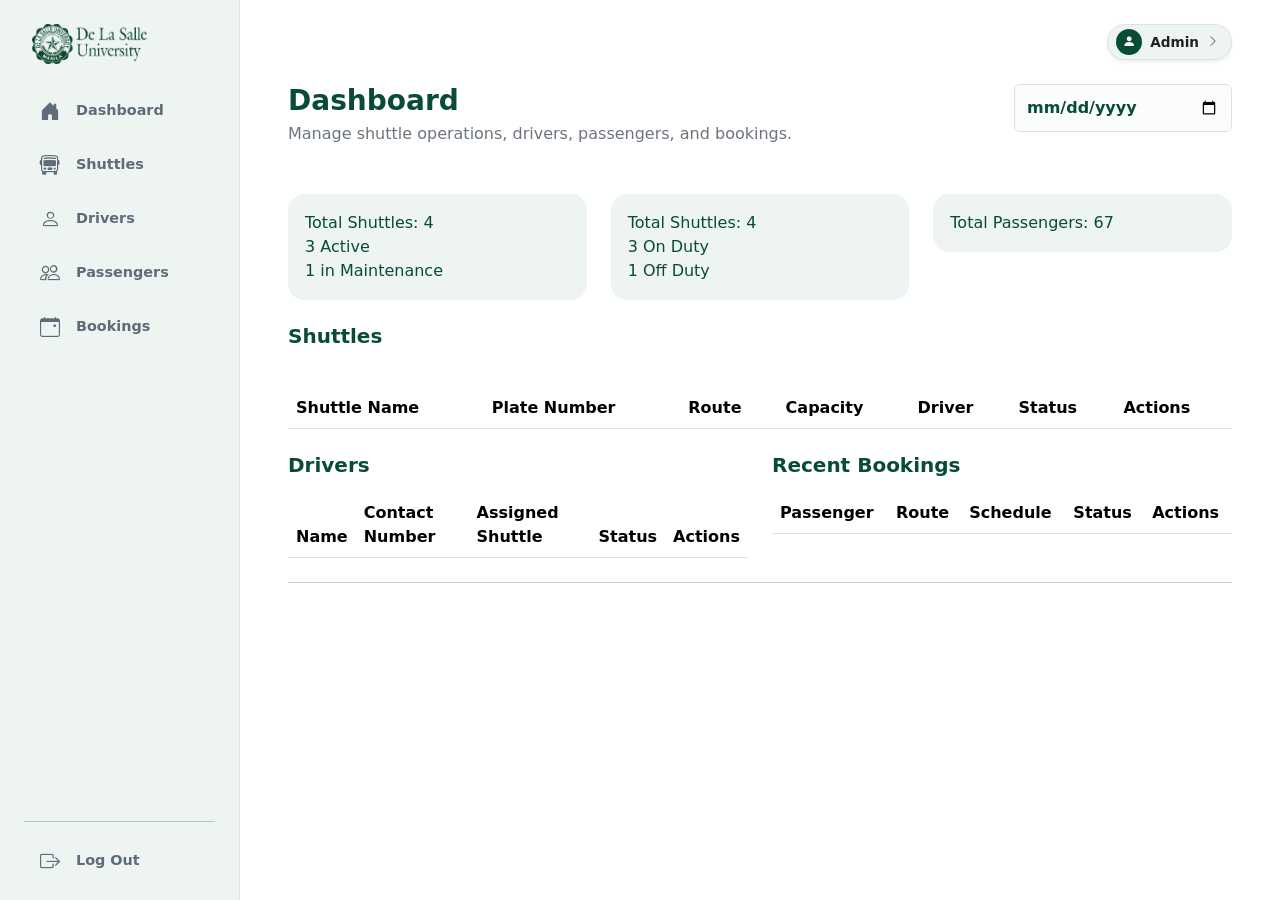
==== commit 34f97c2b: "Edited mobile view" ====
--- a/admin.html
+++ b/admin.html
@@ -1,545 +1,180 @@
-
 <!DOCTYPE html>
 <html lang="en">
 <head>
     <meta charset="UTF-8">
     <meta name="viewport" content="width=device-width, initial-scale=1">
-
-    <title>Admin Dashboard - Arrows Express Booking App</title>
-
     <link rel="stylesheet" href="assets/css/bootstrap.min.css">
     <link rel="stylesheet" href="assets/css/bootstrap-icons.css">
     <link rel="stylesheet" href="assets/css/styles.css">
+    <title>Admin Dashboard - Arrows Express Booking App</title>
 </head>
-
 <body class="dashboard-body bookings-body bg-white">
 
 <div class="container-fluid p-0">
     <div class="d-flex bookings-layout">
-
         <!-- DESKTOP SIDEBAR -->
         <aside class="sidebar bookings-sidebar d-none d-lg-flex flex-column border-end p-3 pt-4">
-
             <div class="mb-4 px-3">
-                <img src="assets/images/logo.png"
-                     alt="DLSU Logo"
-                     class="img-fluid bookings-logo">
+                <img src="assets/images/logo.png" alt="DLSU Logo" class="img-fluid bookings-logo">
             </div>
 
-            <nav class="nav flex-column gap-1 mb-auto px-2"
-                 aria-label="Admin navigation">
-
-                <a href="#dashboard"
-                   class="nav-link nav-item-active rounded px-3 py-2 d-flex align-items-center fw-semibold mb-1">
-                    <i class="bi bi-grid me-3 fs-5" aria-hidden="true"></i>
-                    Dashboard
+            <nav class="nav flex-column gap-1 mb-auto px-2" aria-label="Passenger navigation">
+                <a href="#dashboard" class="nav-link nav-item-default rounded px-3 py-2 d-flex align-items-center fw-semibold mb-1">
+                    <i class="bi bi-house-door-fill me-3 fs-5" aria-hidden="true"></i> Dashboard
                 </a>
-
-                <a href="#slots"
-                   class="nav-link nav-item-default rounded px-3 py-2 d-flex align-items-center fw-semibold mb-1">
-                    <i class="bi bi-clock me-3 fs-5" aria-hidden="true"></i>
-                    Trip Slots
+                <a href="#shuttles" class="nav-link nav-item-default rounded px-3 py-2 d-flex align-items-center fw-semibold mb-1" aria-current="page">
+                    <i class="bi bi-bus-front me-3 fs-5" aria-hidden="true"></i> Shuttles
                 </a>
-
-                <a href="#bookings"
-                   class="nav-link nav-item-default rounded px-3 py-2 d-flex align-items-center fw-semibold mb-1">
-                    <i class="bi bi-calendar-check me-3 fs-5" aria-hidden="true"></i>
-                    Bookings
+                <a href="#drivers" class="nav-link nav-item-default rounded px-3 py-2 d-flex align-items-center fw-semibold mb-1" style="font-size: 0.9rem;">
+                    <i class="bi bi-person me-3 fs-5"></i> Drivers
                 </a>
-
-                <a href="#profiles"
-                   class="nav-link nav-item-default rounded px-3 py-2 d-flex align-items-center fw-semibold mb-1">
-                    <i class="bi bi-people me-3 fs-5" aria-hidden="true"></i>
-                    Profiles
+                <a href="routes-and-maps.html" class="nav-link nav-item-default rounded px-3 py-2 d-flex align-items-center fw-semibold mb-1" style="font-size: 0.9rem;">
+                    <i class="bi bi-people me-3 fs-5"></i> Passengers
                 </a>
-
-                <a href="#vehicles"
-                   class="nav-link nav-item-default rounded px-3 py-2 d-flex align-items-center fw-semibold mb-1">
-                    <i class="bi bi-bus-front me-3 fs-5" aria-hidden="true"></i>
-                    Vehicles
+                <a href="#bookings" class="nav-link nav-item-default rounded px-3 py-2 d-flex align-items-center fw-semibold mb-1">
+                    <i class="bi bi-calendar-event me-3 fs-5" aria-hidden="true"></i> Bookings
                 </a>
-
-                <button type="button"
-                        class="nav-link nav-item-default rounded px-3 py-2 d-flex align-items-center fw-semibold mb-1"
-                        id="themeToggle"
-                        aria-pressed="false">
-                    <i class="bi bi-moon me-3 fs-5"
-                       id="themeIcon"
-                       aria-hidden="true"></i>
-                    <span id="themeText">Dark Mode</span>
-                </button>
             </nav>
 
             <div class="px-2">
                 <hr class="my-3 opacity-25">
-
-                <a href="index.html"
-                   class="nav-link nav-item-default rounded px-3 py-2 d-flex align-items-center fw-semibold">
-                    <i class="bi bi-box-arrow-right me-3 fs-5"
-                       aria-hidden="true"></i>
-                    Log Out
+                <a href="index.html" class="nav-link nav-item-default rounded px-3 py-2 d-flex align-items-center fw-semibold">
+                    <i class="bi bi-box-arrow-right me-3 fs-5" aria-hidden="true"></i> Log Out
                 </a>
             </div>
         </aside>
 
-        <!-- MAIN CONTENT -->
+        <!-- MAIN CONTENT AREA -->
         <main class="bookings-main flex-grow-1 p-3 p-md-4 px-xl-5">
-            <!-- HEADER -->
-            <header class="dashboard-header d-flex flex-wrap justify-content-between align-items-center gap-2 mb-4">
-
-                <img src="assets/images/logo.png"
-                     alt="DLSU Logo"
-                     class="dashboard-logo d-lg-none">
-
+            <header class="dashboard-header d-flex flex-wrap justify-content-between align-items-center gap-2 mb-4 position-relative z-2">
+                <img src="assets/images/logo.png" alt="DLSU Logo" class="dashboard-logo d-lg-none">
                 <div class="ms-auto d-flex align-items-center gap-2">
-                    <span class="dashboard-account btn btn-white border rounded-pill py-1 px-3 d-flex align-items-center shadow-sm">
+                    <a href="profile.html" class="dashboard-account btn btn-white border rounded-pill py-1 px-2 d-flex align-items-center shadow-sm text-decoration-none">
                         <span class="dashboard-user-avatar me-2">
                             <i class="bi bi-person-fill" aria-hidden="true"></i>
                         </span>
-                        <span class="fw-semibold">Administrator</span>
-                    </span>
+                        <span class="fw-semibold me-2">Admin</span>
+                        <i class="bi bi-chevron-right text-muted small me-1" aria-hidden="true"></i>
+                    </a>
+                    <a href="index.html" class="btn btn-sm btn-light border d-lg-none" aria-label="Log out">
+                        <i class="bi bi-box-arrow-right" aria-hidden="true"></i>
+                    </a>
                 </div>
             </header>
 
-            <div id="dashboard">
-                <h1 class="fs-3 fw-bold text-dlsu-green mb-1">
-                    Admin Dashboard
-                </h1>
-
-                <p class="text-secondary mb-4">
-                    Manage shuttle bookings, trip availability, profiles, and vehicles.
-                </p>
-
-                <div id="message"
-                     class="alert d-none"
-                     role="status"
-                     aria-live="polite"></div>
+            <div class="row mb-4 g-4">
+                <div class="col-12 col-xl-9">
+                    <h1 class="fs-3 fw-bold text-dlsu-green mb-1" id="dashboard">Dashboard</h1>
+                    <p class="text-secondary mb-4">Manage shuttle operations, drivers, passengers, and bookings.</p>
+                </div>
+                <div class="col-12 col-xl-3">
+                    <input type="date" class="form-control" id="trip-date" aria-describedby="trip-date-error">
+                    <div class="invalid-feedback" id="trip-date-error">Choose today or a future date.</div>
+                </div>
             </div>
 
-            <!-- VEHICLES -->
-            <section id="vehicles" class="mb-5"
-                     aria-labelledby="vehicles-heading">
+            <div class="row mb-4 g-4">
+                <div class="col-12 col-xl-4">
+                    <div class="quick-action-card rounded-4 p-3">
+                        Total Shuttles: 4 <br>
+                        3 Active <br>
+                        1 in Maintenance
+                    </div>
+                </div>
+                <div class="col-12 col-xl-4">
+                    <div class="quick-action-card rounded-4 p-3">
+                        Total Shuttles: 4 <br>
+                        3 On Duty <br>
+                        1 Off Duty
+                    </div>
+                </div>
+                <div class="col-12 col-xl-4">
+                    <div class="quick-action-card rounded-4 p-3">
+                        Total Passengers: 67
+                    </div>
+                </div>
+            </div>
 
-                <div class="mb-3">
-                    <h2 class="fs-5 fw-bold text-dlsu-green mb-1"
-                        id="vehicles-heading">
-                        Vehicle Management
-                    </h2>
-                    <p class="small text-secondary mb-0">
-                        Add, edit, and remove shuttle vehicles.
-                    </p>
+            <div class="row mb-4 g-4">
+                <h2 class="fs-5 fw-bold text-dlsu-green mb-3" id="shuttles">Shuttles</h2>
+                    <div>
+                        <table class="table align-middle mb-0 ">
+                            <thead>
+                                <tr><th scope="col">Shuttle Name</th><th scope="col">Plate Number</th><th scope="col">Route</th><th scope="col">Capacity</th><th scope="col">Driver</th><th scope="col">Status</th><th scope="col">Actions</th></tr>
+                            </thead>
+                            <tbody id="shuttle-list">
+                                
+                            </tbody>
+                        </table>
+                    </div>
+            </div>
+
+            <div class="row mb-4 g-4">
+                <div class="col-12 col-xl-6">
+                    <h2 class="fs-5 fw-bold text-dlsu-green mb-3" id="drivers">Drivers</h2>
+                    <div>
+                        <table class="table align-middle mb-0 ">
+                            <thead>
+                                <tr><th scope="col">Name</th><th scope="col">Contact Number</th><th scope="col">Assigned Shuttle</th><th scope="col">Status</th><th scope="col">Actions</th></tr>
+                            </thead>
+                            <tbody id="driver-list">
+                                
+                            </tbody>
+                        </table>
+                    </div>
                 </div>
+                <div class="col-12 col-xl-6">
+                    <h2 class="fs-5 fw-bold text-dlsu-green mb-3" id="bookings">Recent Bookings</h2>
+                    <div>
+                        <table class="table align-middle mb-0 ">
+                            <thead>
+                                <tr><th scope="col">Passenger</th><th scope="col">Route</th><th scope="col">Schedule</th><th scope="col">Status</th><th scope="col">Actions</th></tr>
+                            </thead>
+                            <tbody>
+                                
+                            </tbody>
+                        </table>
+                    </div>
+                </div>
+            </div>
 
-                <form id="vehicle-form"
-                      class="card border-0 shadow-sm mb-4">
-
-                    <div class="card-body p-3 p-md-4">
-                        <h3 class="fs-6 fw-bold mb-3">Vehicle Information</h3>
-
-                        <input type="hidden" id="vehicle-id">
-
-                        <div class="row g-3">
-                            <div class="col-12 col-md-6 col-xl-3">
-                                <label for="vehicle-name" class="form-label fw-semibold">
-                                    Vehicle Name
-                                </label>
-                                <input type="text"
-                                       id="vehicle-name"
-                                       class="form-control"
-                                       required>
-                            </div>
-
-                            <div class="col-12 col-md-6 col-xl-3">
-                                <label for="vehicle-plate" class="form-label fw-semibold">
-                                    Plate Number
-                                </label>
-                                <input type="text"
-                                       id="vehicle-plate"
-                                       class="form-control"
-                                       required>
-                            </div>
-
-                            <div class="col-12 col-md-6 col-xl-3">
-                                <label for="vehicle-model" class="form-label fw-semibold">
-                                    Model / Type
-                                </label>
-                                <input type="text"
-                                       id="vehicle-model"
-                                       class="form-control"
-                                       required>
-                            </div>
-
-                            <div class="col-12 col-md-6 col-xl-3">
-                                <label for="vehicle-capacity" class="form-label fw-semibold">
-                                    Capacity
-                                </label>
-                                <input type="number"
-                                       id="vehicle-capacity"
-                                       class="form-control"
-                                       min="1"
-                                       required>
-                            </div>
-                        </div>
-
-                        <div class="d-flex gap-2 mt-4">
-                            <button type="submit" class="btn btn-dlsu-green">
-                                <i class="bi bi-check-lg me-1" aria-hidden="true"></i>
-                                Save Vehicle
-                            </button>
-
-                            <button type="button"
-                                    id="vehicle-cancel"
-                                    class="btn btn-light border">
-                                Clear
-                            </button>
-                        </div>
-                    </div>
-                </form>
-
-                <div class="table-responsive bg-white rounded-3 border">
-                    <table class="table align-middle mb-0">
-                        <thead>
-                            <tr>
-                                <th scope="col">Vehicle Name</th>
-                                <th scope="col">Plate Number</th>
-                                <th scope="col">Model / Type</th>
-                                <th scope="col">Capacity</th>
-                                <th scope="col">Actions</th>
-                            </tr>
-                        </thead>
-                        <tbody id="vehicle-list">
-                            <tr>
-                                <td colspan="5" class="text-secondary p-3">
-                                    Loading vehicles...
-                                </td>
-                            </tr>
-                        </tbody>
-                    </table>
-                </div>
-            </section>
-
-            <hr class="my-5">
-
-            <!-- PROFILES -->
-            <section id="profiles" class="mb-5"
-                     aria-labelledby="profiles-heading">
-
-                <div class="mb-3">
-                    <h2 class="fs-5 fw-bold text-dlsu-green mb-1"
-                        id="profiles-heading">
-                        Profile Management
-                    </h2>
-                    <p class="small text-secondary mb-0">
-                        Manage passenger and driver information.
-                    </p>
-                </div>
-
-                <form id="profile-form"
-                      class="card border-0 shadow-sm mb-4">
-
-                    <div class="card-body p-3 p-md-4">
-                        <h3 class="fs-6 fw-bold mb-3">Profile Information</h3>
-
-                        <input type="hidden" id="profile-id">
-
-                        <div class="row g-3">
-                            <div class="col-12 col-md-4 col-xl-2">
-                                <label for="profile-role" class="form-label fw-semibold">
-                                    Role
-                                </label>
-                                <select id="profile-role"
-                                        class="form-select"
-                                        required>
-                                    <option value="passenger">Passenger</option>
-                                    <option value="driver">Driver</option>
-                                </select>
-                            </div>
-
-                            <div class="col-12 col-md-4 col-xl-2">
-                                <label for="profile-first-name" class="form-label fw-semibold">
-                                    First Name
-                                </label>
-                                <input type="text"
-                                       id="profile-first-name"
-                                       class="form-control"
-                                       required>
-                            </div>
-
-                            <div class="col-12 col-md-4 col-xl-2">
-                                <label for="profile-last-name" class="form-label fw-semibold">
-                                    Last Name
-                                </label>
-                                <input type="text"
-                                       id="profile-last-name"
-                                       class="form-control"
-                                       required>
-                            </div>
-
-                            <div class="col-12 col-md-6 col-xl-3">
-                                <label for="profile-email" class="form-label fw-semibold">
-                                    Email
-                                </label>
-                                <input type="email"
-                                       id="profile-email"
-                                       class="form-control"
-                                       required>
-                            </div>
-
-                            <div class="col-12 col-md-6 col-xl-3">
-                                <label for="profile-contact" class="form-label fw-semibold">
-                                    Contact Number
-                                </label>
-                                <input type="number"
-                                       id="profile-contact"
-                                       class="form-control">
-                            </div>
-                        </div>
-
-                        <div class="d-flex gap-2 mt-4">
-                            <button type="submit" class="btn btn-dlsu-green">
-                                <i class="bi bi-check-lg me-1" aria-hidden="true"></i>
-                                Save Profile
-                            </button>
-
-                            <button type="button"
-                                    id="profile-cancel"
-                                    class="btn btn-light border">
-                                Clear
-                            </button>
-                        </div>
-                    </div>
-                </form>
-
-                <div class="table-responsive bg-white rounded-3 border">
-                    <table class="table align-middle mb-0">
-                        <thead>
-                            <tr>
-                                <th scope="col">ID</th>
-                                <th scope="col">Name</th>
-                                <th scope="col">Role</th>
-                                <th scope="col">Email</th>
-                                <th scope="col">Contact</th>
-                                <th scope="col">Actions</th>
-                            </tr>
-                        </thead>
-                        <tbody id="profile-list">
-                            <tr>
-                                <td colspan="6" class="text-secondary p-3">
-                                    Loading profiles...
-                                </td>
-                            </tr>
-                        </tbody>
-                    </table>
-                </div>
-            </section>
-
-            <hr class="my-5">
-
-            <!-- BOOKINGS -->
-            <section id="bookings" class="mb-5"
-                     aria-labelledby="bookings-heading">
-
-                <h2 class="fs-5 fw-bold text-dlsu-green mb-1"
-                    id="bookings-heading">
-                    Booking Management
-                </h2>
-                <p class="small text-secondary mb-3">
-                    Review bookings and update their status.
-                </p>
-
-                <div class="table-responsive bg-white rounded-3 border">
-                    <table class="table align-middle mb-0">
-                        <thead>
-                            <tr>
-                                <th scope="col">Booking ID</th>
-                                <th scope="col">Passenger</th>
-                                <th scope="col">Trip</th>
-                                <th scope="col">Status</th>
-                                <th scope="col">Actions</th>
-                            </tr>
-                        </thead>
-                        <tbody id="booking-list">
-                            <tr>
-                                <td colspan="5" class="text-secondary p-3">
-                                    Loading bookings...
-                                </td>
-                            </tr>
-                        </tbody>
-                    </table>
-                </div>
-            </section>
-
-            <hr class="my-5">
-
-            <!-- TRIP SLOTS -->
-            <section id="slots" class="mb-5"
-                     aria-labelledby="slots-heading">
-
-                <h2 class="fs-5 fw-bold text-dlsu-green mb-1"
-                    id="slots-heading">
-                    Trip Slot Management
-                </h2>
-                <p class="small text-secondary mb-3">
-                    View scheduled trips and update their reservation capacity.
-                </p>
-
-                <div class="table-responsive bg-white rounded-3 border">
-                    <table class="table align-middle mb-0">
-                        <thead>
-                            <tr>
-                                <th scope="col">Date</th>
-                                <th scope="col">Route</th>
-                                <th scope="col">Departure</th>
-                                <th scope="col">Vehicle</th>
-                                <th scope="col">Capacity</th>
-                                <th scope="col">Reserved</th>
-                                <th scope="col">Available</th>
-                                <th scope="col">Actions</th>
-                            </tr>
-                        </thead>
-                        <tbody id="slot-list">
-                            <tr>
-                                <td colspan="8" class="text-secondary p-3">
-                                    Loading trips...
-                                </td>
-                            </tr>
-                        </tbody>
-                    </table>
-                </div>
-            </section>
-
-            <footer class="border-top pt-3 mt-5">
-                <p class="small text-secondary mb-0">
-                    Arrows Express Booking App · Admin Panel
-                </p>
-            </footer>
-
+            <hr>
         </main>
     </div>
 </div>
 
 <!-- MOBILE NAVIGATION -->
 <nav class="d-lg-none fixed-bottom bg-white border-top shadow-lg pb-safe z-3"
-     aria-label="Mobile admin navigation">
-
+     aria-label="Mobile passenger navigation">
     <div class="d-flex justify-content-around align-items-center py-2">
-
-        <a href="#dashboard"
-           class="dashboard-mobile-item text-decoration-none text-dlsu-green fw-bold">
-            <i class="bi bi-grid fs-5" aria-hidden="true"></i>
-            <span>Dashboard</span>
+        <a href="#dashboard" class="dashboard-mobile-item text-decoration-none text-muted">
+            <i class="bi bi-house-door-fill fs-5" aria-hidden="true"></i><span>Dashboard</span>
         </a>
 
-        <a href="#slots"
-           class="dashboard-mobile-item text-decoration-none text-muted">
-            <i class="bi bi-clock fs-5" aria-hidden="true"></i>
-            <span>Slots</span>
+        <a href="#shuttles" class="dashboard-mobile-item text-decoration-none text-muted">
+            <i class="bi bi-bus-front fs-5" aria-hidden="true"></i><span>Shuttles</span>
+        </a>
+
+        <a href="#drivers"
+           class="dashboard-mobile-item text-decoration-none text-muted fw-bold"
+           aria-current="page">
+            <i class="bi bi-person fs-5" aria-hidden="true"></i><span>Drivers</span>
+        </a>
+        
+        <a href="schedules.html"
+        class="dashboard-mobile-item text-decoration-none text-muted">
+            <i class="bi bi-clock fs-5" aria-hidden="true"></i><span>Schedules</span>
         </a>
 
         <a href="#bookings"
-           class="dashboard-mobile-item text-decoration-none text-muted">
-            <i class="bi bi-calendar-check fs-5" aria-hidden="true"></i>
-            <span>Bookings</span>
+        class="dashboard-mobile-item text-decoration-none text-muted">
+            <i class="bi bi-calendar-event fs-5" aria-hidden="true"></i><span>Bookings</span>
         </a>
-
-        <a href="#profiles"
-           class="dashboard-mobile-item text-decoration-none text-muted">
-            <i class="bi bi-people fs-5" aria-hidden="true"></i>
-            <span>Profiles</span>
-        </a>
-
-        <a href="#vehicles"
-           class="dashboard-mobile-item text-decoration-none text-muted">
-            <i class="bi bi-bus-front fs-5" aria-hidden="true"></i>
-            <span>Vehicles</span>
-        </a>
-
     </div>
 </nav>
-
-<!-- CONFIRM MODAL -->
-<div class="modal fade" id="confirmModal" tabindex="-1"
-     aria-labelledby="confirmModalTitle" aria-hidden="true">
-
-    <div class="modal-dialog modal-dialog-centered">
-        <div class="modal-content">
-
-            <div class="modal-header">
-                <h5 class="modal-title fw-bold" id="confirmModalTitle">
-                    Confirm Action
-                </h5>
-
-                <button type="button" class="btn-close"
-                        data-bs-dismiss="modal"
-                        aria-label="Close"></button>
-            </div>
-
-            <div class="modal-body" id="confirmModalMessage">
-                Are you sure you want to continue?
-            </div>
-
-            <div class="modal-footer">
-                <button type="button" class="btn btn-light border"
-                        data-bs-dismiss="modal">
-                    Cancel
-                </button>
-
-                <button type="button" class="btn btn-danger"
-                        id="confirmModalButton">
-                    Confirm
-                </button>
-            </div>
-
-        </div>
-    </div>
-</div>
-
-
-<!-- CAPACITY EDIT MODAL -->
-<div class="modal fade" id="capacityModal" tabindex="-1"
-    aria-labelledby="capacityModalTitle" aria-hidden="true">
-
-    <div class="modal-dialog modal-dialog-centered">
-        <div class="modal-content">
-
-            <div class="modal-header">
-                <h5 class="modal-title" id="capacityModalTitle">
-                    Edit Trip Capacity
-                </h5>
-                <button type="button" class="btn-close"
-                    data-bs-dismiss="modal" aria-label="Close">
-                </button>
-            </div>
-
-            <div class="modal-body">
-                <label for="newCapacity" class="form-label">
-                    New Capacity
-                </label>
-
-                <input type="number" class="form-control"
-                    id="newCapacity" min="1" required>
-            </div>
-
-            <div class="modal-footer">
-                <button type="button" class="btn btn-secondary"
-                    data-bs-dismiss="modal">
-                    Cancel
-                </button>
-
-                <button type="button" class="btn btn-success"
-                    id="saveCapacity">
-                    Save Changes
-                </button>
-            </div>
-
-        </div>
-    </div>
-</div>
-
 
 <script src="assets/js/bootstrap.bundle.min.js"></script>
 <script src="assets/js/admin.js"></script>
 <script src="assets/js/theme-toggle.js"></script>
-
 </body>
 </html>
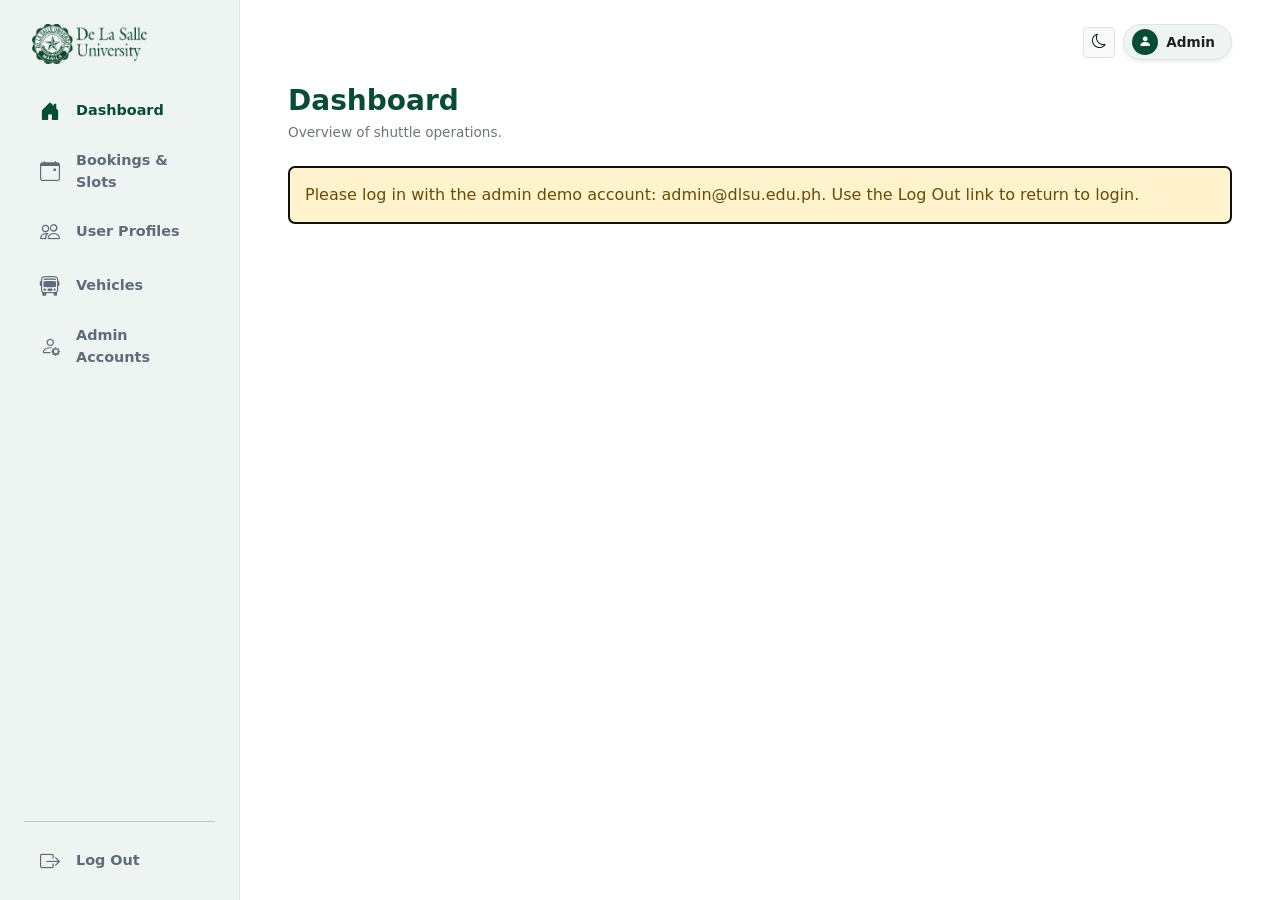
==== commit 4da55636: "Update booking workflow, fixed bugs (frozen screen booking), improved admin, and commenting/document" ====
--- a/admin.html
+++ b/admin.html
@@ -1,180 +1,208 @@
 <!DOCTYPE html>
 <html lang="en">
-<head>
-    <meta charset="UTF-8">
-    <meta name="viewport" content="width=device-width, initial-scale=1">
-    <link rel="stylesheet" href="assets/css/bootstrap.min.css">
-    <link rel="stylesheet" href="assets/css/bootstrap-icons.css">
-    <link rel="stylesheet" href="assets/css/styles.css">
-    <title>Admin Dashboard - Arrows Express Booking App</title>
-</head>
-<body class="dashboard-body bookings-body bg-white">
-
-<div class="container-fluid p-0">
-    <div class="d-flex bookings-layout">
-        <!-- DESKTOP SIDEBAR -->
-        <aside class="sidebar bookings-sidebar d-none d-lg-flex flex-column border-end p-3 pt-4">
-            <div class="mb-4 px-3">
-                <img src="assets/images/logo.png" alt="DLSU Logo" class="img-fluid bookings-logo">
+    <head>
+        <meta charset="UTF-8">
+        <meta name="viewport" content="width=device-width, initial-scale=1">
+        <link rel="stylesheet" href="assets/css/bootstrap.min.css">
+        <link rel="stylesheet" href="assets/css/bootstrap-icons.css">
+        <link rel="stylesheet" href="assets/css/styles.css">
+        <title>Dashboard - Arrows Express Admin</title>
+    </head>
+    <body class="dashboard-body bookings-body admin-body bg-white" data-admin-page="dashboard">
+        <div class="container-fluid p-0">
+            <div class="d-flex bookings-layout">
+                <!-- ADMIN DESKTOP NAVIGATION -->
+                <aside class="sidebar bookings-sidebar d-none d-lg-flex flex-column border-end p-3 pt-4">
+                    <div class="mb-4 px-3">
+                        <img src="assets/images/logo.png" alt="DLSU Logo" class="img-fluid bookings-logo">
+                    </div>
+                    <nav class="nav flex-column gap-1 mb-auto px-2" aria-label="Admin navigation">
+                        <a href="admin.html" class="nav-link nav-item-active rounded px-3 py-2 d-flex align-items-center fw-semibold mb-1" aria-current="page">
+                            <i class="bi bi-house-door-fill me-3 fs-5" aria-hidden="true"></i> Dashboard
+                        </a>
+                        <a href="admin-bookings.html" class="nav-link nav-item-default rounded px-3 py-2 d-flex align-items-center fw-semibold mb-1">
+                            <i class="bi bi-calendar-event me-3 fs-5" aria-hidden="true"></i> Bookings & Slots
+                        </a>
+                        <a href="admin-profiles.html" class="nav-link nav-item-default rounded px-3 py-2 d-flex align-items-center fw-semibold mb-1">
+                            <i class="bi bi-people me-3 fs-5" aria-hidden="true"></i> User Profiles
+                        </a>
+                        <a href="admin-vehicles.html" class="nav-link nav-item-default rounded px-3 py-2 d-flex align-items-center fw-semibold mb-1">
+                            <i class="bi bi-bus-front me-3 fs-5" aria-hidden="true"></i> Vehicles
+                        </a>
+                        <a href="admin-accounts.html" class="nav-link nav-item-default rounded px-3 py-2 d-flex align-items-center fw-semibold mb-1">
+                            <i class="bi bi-person-gear me-3 fs-5" aria-hidden="true"></i> Admin Accounts
+                        </a>
+                    </nav>
+                    <div class="px-2">
+                        <hr class="my-3 opacity-25">
+                        <a href="index.html" data-admin-logout class="nav-link nav-item-default rounded px-3 py-2 d-flex align-items-center fw-semibold">
+                            <i class="bi bi-box-arrow-right me-3 fs-5" aria-hidden="true"></i> Log Out
+                        </a>
+                    </div>
+                </aside>
+                <!-- MAIN CONTENT -->
+                <main class="bookings-main flex-grow-1 p-3 p-md-4 px-xl-5">
+                    <!-- PAGE HEADER -->
+                    <header class="dashboard-header d-flex flex-wrap justify-content-between align-items-center gap-2 mb-4 position-relative z-2">
+                        <img src="assets/images/logo.png" alt="DLSU Logo" class="dashboard-logo d-lg-none">
+                        <div class="ms-auto d-flex align-items-center gap-2">
+                            <button type="button" id="themeToggle" class="btn btn-sm btn-light border" aria-label="Toggle theme" aria-pressed="false">
+                                <i class="bi bi-moon" aria-hidden="true"></i>
+                            </button>
+                            <a href="admin-accounts.html" class="dashboard-account btn btn-white border rounded-pill py-1 px-2 d-flex align-items-center shadow-sm text-decoration-none">
+                                <span class="dashboard-user-avatar me-2">
+                                    <i class="bi bi-person-fill" aria-hidden="true"></i>
+                                </span>
+                                <span class="fw-semibold me-2" id="admin-user-name">Admin</span>
+                            </a>
+                            <a href="index.html" data-admin-logout class="btn btn-sm btn-light border d-lg-none" aria-label="Log out">
+                                <i class="bi bi-box-arrow-right" aria-hidden="true"></i>
+                            </a>
+                        </div>
+                    </header>
+                    <h1 class="fs-3 fw-bold text-dlsu-green mb-1">Dashboard</h1>
+                    <p class="text-secondary mb-4">Overview of shuttle operations.</p>
+                    <div id="admin-message" class="alert d-none" role="status" aria-live="polite" aria-atomic="true" tabindex="-1">
+                    </div>
+                    <div id="admin-content" aria-busy="true">
+                        <div class="row g-3 mb-4">
+                            <div class="col-12 col-md-4">
+                                <a href="admin-vehicles.html" class="quick-action-card d-block rounded-4 p-4 text-decoration-none text-dlsu-green">
+                                    <span class="d-block text-secondary">Shuttles</span>
+                                    <strong class="fs-2" id="admin-vehicle-count">—</strong>
+                                </a>
+                            </div>
+                            <div class="col-12 col-md-4">
+                                <a href="admin-profiles.html" class="quick-action-card d-block rounded-4 p-4 text-decoration-none text-dlsu-green">
+                                    <span class="d-block text-secondary">Drivers</span>
+                                    <strong class="fs-2" id="admin-driver-count">—</strong>
+                                </a>
+                            </div>
+                            <div class="col-12 col-md-4">
+                                <a href="admin-profiles.html" class="quick-action-card d-block rounded-4 p-4 text-decoration-none text-dlsu-green">
+                                    <span class="d-block text-secondary">Passengers</span>
+                                    <strong class="fs-2" id="admin-passenger-count">—</strong>
+                                </a>
+                            </div>
+                        </div>
+                        <section class="border rounded-4 p-3 p-md-4 bg-white mb-4">
+                            <div class="d-flex flex-wrap align-items-center justify-content-between gap-2 mb-3">
+                                <h2 class="fs-5 fw-bold text-dlsu-green mb-0">Reservation Summary</h2>
+                            </div>
+                            <p id="admin-reservation-summary" class="small text-secondary">
+                            </p>
+                            <div class="progress" style="height: 12px;">
+                                <div id="admin-reservation-progress" class="progress-bar bg-dlsu-green" role="progressbar" aria-label="Reserved seats" aria-valuemin="0" aria-valuemax="100" aria-valuenow="0">
+                                </div>
+                            </div>
+                        </section>
+                        <section class="border rounded-4 p-3 p-md-4 bg-white mb-4">
+                            <div class="d-flex flex-wrap align-items-center justify-content-between gap-2 mb-3">
+                                <h2 class="fs-5 fw-bold text-dlsu-green mb-0">Shuttles</h2>
+                            </div>
+                            <div class="admin-table-wrapper">
+                                <table class="table align-middle mb-0 admin-table">
+                                    <thead>
+                                        <tr>
+                                            <th scope="col">Shuttle</th>
+                                            <th scope="col">Plate Number</th>
+                                            <th scope="col">Model</th>
+                                            <th scope="col">Capacity</th>
+                                            <th scope="col">Action</th>
+                                        </tr>
+                                    </thead>
+                                    <tbody id="admin-shuttle-list">
+                                        <tr>
+                                            <td colspan="5">Loading data...</td>
+                                        </tr>
+                                    </tbody>
+                                </table>
+                            </div>
+                        </section>
+                        <div class="row g-4">
+                            <div class="col-12 col-xl-6">
+                                <section class="border rounded-4 p-3 p-md-4 bg-white mb-4">
+                                    <div class="d-flex flex-wrap align-items-center justify-content-between gap-2 mb-3">
+                                        <h2 class="fs-5 fw-bold text-dlsu-green mb-0">Drivers</h2>
+                                    </div>
+                                    <div class="admin-table-wrapper">
+                                        <table class="table align-middle mb-0 admin-table">
+                                            <thead>
+                                                <tr>
+                                                    <th scope="col">Driver</th>
+                                                    <th scope="col">Assigned Shuttle</th>
+                                                    <th scope="col">Status</th>
+                                                </tr>
+                                            </thead>
+                                            <tbody id="admin-driver-list">
+                                                <tr>
+                                                    <td colspan="3">Loading data...</td>
+                                                </tr>
+                                            </tbody>
+                                        </table>
+                                    </div>
+                                </section>
+                            </div>
+                            <div class="col-12 col-xl-6">
+                                <section class="border rounded-4 p-3 p-md-4 bg-white mb-4">
+                                    <div class="d-flex flex-wrap align-items-center justify-content-between gap-2 mb-3">
+                                        <h2 class="fs-5 fw-bold text-dlsu-green mb-0">Recent Bookings</h2>
+                                    </div>
+                                    <div class="admin-table-wrapper">
+                                        <table class="table align-middle mb-0 admin-table">
+                                            <thead>
+                                                <tr>
+                                                    <th scope="col">Reference</th>
+                                                    <th scope="col">Passenger</th>
+                                                    <th scope="col">Route</th>
+                                                    <th scope="col">Status</th>
+                                                </tr>
+                                            </thead>
+                                            <tbody id="admin-recent-list">
+                                                <tr>
+                                                    <td colspan="4">Loading data...</td>
+                                                </tr>
+                                            </tbody>
+                                        </table>
+                                    </div>
+                                </section>
+                            </div>
+                        </div>
+                    </div>
+                </main>
             </div>
-
-            <nav class="nav flex-column gap-1 mb-auto px-2" aria-label="Passenger navigation">
-                <a href="#dashboard" class="nav-link nav-item-default rounded px-3 py-2 d-flex align-items-center fw-semibold mb-1">
-                    <i class="bi bi-house-door-fill me-3 fs-5" aria-hidden="true"></i> Dashboard
-                </a>
-                <a href="#shuttles" class="nav-link nav-item-default rounded px-3 py-2 d-flex align-items-center fw-semibold mb-1" aria-current="page">
-                    <i class="bi bi-bus-front me-3 fs-5" aria-hidden="true"></i> Shuttles
-                </a>
-                <a href="#drivers" class="nav-link nav-item-default rounded px-3 py-2 d-flex align-items-center fw-semibold mb-1" style="font-size: 0.9rem;">
-                    <i class="bi bi-person me-3 fs-5"></i> Drivers
-                </a>
-                <a href="routes-and-maps.html" class="nav-link nav-item-default rounded px-3 py-2 d-flex align-items-center fw-semibold mb-1" style="font-size: 0.9rem;">
-                    <i class="bi bi-people me-3 fs-5"></i> Passengers
-                </a>
-                <a href="#bookings" class="nav-link nav-item-default rounded px-3 py-2 d-flex align-items-center fw-semibold mb-1">
-                    <i class="bi bi-calendar-event me-3 fs-5" aria-hidden="true"></i> Bookings
-                </a>
-            </nav>
-
-            <div class="px-2">
-                <hr class="my-3 opacity-25">
-                <a href="index.html" class="nav-link nav-item-default rounded px-3 py-2 d-flex align-items-center fw-semibold">
-                    <i class="bi bi-box-arrow-right me-3 fs-5" aria-hidden="true"></i> Log Out
+        </div>
+        <!-- FIVE LINKS KEEP THE MOBILE NAVIGATION CONSISTENT. -->
+        <nav class="d-lg-none fixed-bottom bg-white border-top shadow-lg pb-safe z-3" aria-label="Mobile admin navigation">
+            <div class="d-flex justify-content-around align-items-center py-2">
+                <a href="admin.html" class="dashboard-mobile-item text-decoration-none text-dlsu-green fw-bold" aria-current="page">
+                    <i class="bi bi-house-door-fill fs-5" aria-hidden="true"></i>
+                    <span>Home</span>
+                </a>
+                <a href="admin-bookings.html" class="dashboard-mobile-item text-decoration-none text-muted">
+                    <i class="bi bi-calendar-event fs-5" aria-hidden="true"></i>
+                    <span>Bookings</span>
+                </a>
+                <a href="admin-profiles.html" class="dashboard-mobile-item text-decoration-none text-muted">
+                    <i class="bi bi-people fs-5" aria-hidden="true"></i>
+                    <span>Profiles</span>
+                </a>
+                <a href="admin-vehicles.html" class="dashboard-mobile-item text-decoration-none text-muted">
+                    <i class="bi bi-bus-front fs-5" aria-hidden="true"></i>
+                    <span>Vehicles</span>
+                </a>
+                <a href="admin-accounts.html" class="dashboard-mobile-item text-decoration-none text-muted">
+                    <i class="bi bi-person-gear fs-5" aria-hidden="true"></i>
+                    <span>Admins</span>
                 </a>
             </div>
-        </aside>
-
-        <!-- MAIN CONTENT AREA -->
-        <main class="bookings-main flex-grow-1 p-3 p-md-4 px-xl-5">
-            <header class="dashboard-header d-flex flex-wrap justify-content-between align-items-center gap-2 mb-4 position-relative z-2">
-                <img src="assets/images/logo.png" alt="DLSU Logo" class="dashboard-logo d-lg-none">
-                <div class="ms-auto d-flex align-items-center gap-2">
-                    <a href="profile.html" class="dashboard-account btn btn-white border rounded-pill py-1 px-2 d-flex align-items-center shadow-sm text-decoration-none">
-                        <span class="dashboard-user-avatar me-2">
-                            <i class="bi bi-person-fill" aria-hidden="true"></i>
-                        </span>
-                        <span class="fw-semibold me-2">Admin</span>
-                        <i class="bi bi-chevron-right text-muted small me-1" aria-hidden="true"></i>
-                    </a>
-                    <a href="index.html" class="btn btn-sm btn-light border d-lg-none" aria-label="Log out">
-                        <i class="bi bi-box-arrow-right" aria-hidden="true"></i>
-                    </a>
-                </div>
-            </header>
-
-            <div class="row mb-4 g-4">
-                <div class="col-12 col-xl-9">
-                    <h1 class="fs-3 fw-bold text-dlsu-green mb-1" id="dashboard">Dashboard</h1>
-                    <p class="text-secondary mb-4">Manage shuttle operations, drivers, passengers, and bookings.</p>
-                </div>
-                <div class="col-12 col-xl-3">
-                    <input type="date" class="form-control" id="trip-date" aria-describedby="trip-date-error">
-                    <div class="invalid-feedback" id="trip-date-error">Choose today or a future date.</div>
-                </div>
-            </div>
-
-            <div class="row mb-4 g-4">
-                <div class="col-12 col-xl-4">
-                    <div class="quick-action-card rounded-4 p-3">
-                        Total Shuttles: 4 <br>
-                        3 Active <br>
-                        1 in Maintenance
-                    </div>
-                </div>
-                <div class="col-12 col-xl-4">
-                    <div class="quick-action-card rounded-4 p-3">
-                        Total Shuttles: 4 <br>
-                        3 On Duty <br>
-                        1 Off Duty
-                    </div>
-                </div>
-                <div class="col-12 col-xl-4">
-                    <div class="quick-action-card rounded-4 p-3">
-                        Total Passengers: 67
-                    </div>
-                </div>
-            </div>
-
-            <div class="row mb-4 g-4">
-                <h2 class="fs-5 fw-bold text-dlsu-green mb-3" id="shuttles">Shuttles</h2>
-                    <div>
-                        <table class="table align-middle mb-0 ">
-                            <thead>
-                                <tr><th scope="col">Shuttle Name</th><th scope="col">Plate Number</th><th scope="col">Route</th><th scope="col">Capacity</th><th scope="col">Driver</th><th scope="col">Status</th><th scope="col">Actions</th></tr>
-                            </thead>
-                            <tbody id="shuttle-list">
-                                
-                            </tbody>
-                        </table>
-                    </div>
-            </div>
-
-            <div class="row mb-4 g-4">
-                <div class="col-12 col-xl-6">
-                    <h2 class="fs-5 fw-bold text-dlsu-green mb-3" id="drivers">Drivers</h2>
-                    <div>
-                        <table class="table align-middle mb-0 ">
-                            <thead>
-                                <tr><th scope="col">Name</th><th scope="col">Contact Number</th><th scope="col">Assigned Shuttle</th><th scope="col">Status</th><th scope="col">Actions</th></tr>
-                            </thead>
-                            <tbody id="driver-list">
-                                
-                            </tbody>
-                        </table>
-                    </div>
-                </div>
-                <div class="col-12 col-xl-6">
-                    <h2 class="fs-5 fw-bold text-dlsu-green mb-3" id="bookings">Recent Bookings</h2>
-                    <div>
-                        <table class="table align-middle mb-0 ">
-                            <thead>
-                                <tr><th scope="col">Passenger</th><th scope="col">Route</th><th scope="col">Schedule</th><th scope="col">Status</th><th scope="col">Actions</th></tr>
-                            </thead>
-                            <tbody>
-                                
-                            </tbody>
-                        </table>
-                    </div>
-                </div>
-            </div>
-
-            <hr>
-        </main>
-    </div>
-</div>
-
-<!-- MOBILE NAVIGATION -->
-<nav class="d-lg-none fixed-bottom bg-white border-top shadow-lg pb-safe z-3"
-     aria-label="Mobile passenger navigation">
-    <div class="d-flex justify-content-around align-items-center py-2">
-        <a href="#dashboard" class="dashboard-mobile-item text-decoration-none text-muted">
-            <i class="bi bi-house-door-fill fs-5" aria-hidden="true"></i><span>Dashboard</span>
-        </a>
-
-        <a href="#shuttles" class="dashboard-mobile-item text-decoration-none text-muted">
-            <i class="bi bi-bus-front fs-5" aria-hidden="true"></i><span>Shuttles</span>
-        </a>
-
-        <a href="#drivers"
-           class="dashboard-mobile-item text-decoration-none text-muted fw-bold"
-           aria-current="page">
-            <i class="bi bi-person fs-5" aria-hidden="true"></i><span>Drivers</span>
-        </a>
-        
-        <a href="schedules.html"
-        class="dashboard-mobile-item text-decoration-none text-muted">
-            <i class="bi bi-clock fs-5" aria-hidden="true"></i><span>Schedules</span>
-        </a>
-
-        <a href="#bookings"
-        class="dashboard-mobile-item text-decoration-none text-muted">
-            <i class="bi bi-calendar-event fs-5" aria-hidden="true"></i><span>Bookings</span>
-        </a>
-    </div>
-</nav>
-
-<script src="assets/js/bootstrap.bundle.min.js"></script>
-<script src="assets/js/admin.js"></script>
-<script src="assets/js/theme-toggle.js"></script>
-</body>
+        </nav>
+        <!-- LOCAL SCRIPTS -->
+        <script src="assets/js/bootstrap.bundle.min.js"></script>
+        <script src="assets/js/booking-lifecycle.js"></script>
+        <script src="assets/js/admin.js">
+        </script>
+        <script src="assets/js/theme-toggle.js">
+        </script>
+    </body>
 </html>
--- a/assets/css/styles.css
+++ b/assets/css/styles.css
@@ -972,4 +972,65 @@
     --bs-btn-disabled-bg: var(--dlsu-green);
     --bs-btn-disabled-color: #ffffff;
     --bs-btn-disabled-border-color: var(--dlsu-green);
-}+}
+
+/* ========================================================
+   ADMIN DASHBOARD
+   ======================================================== */
+.admin-body main {
+    overflow-wrap: anywhere;
+}
+.admin-body .admin-table-wrapper {
+    min-width: 0;
+    overflow-x: auto;
+}
+.admin-body .admin-table {
+    font-size: 0.85rem;
+}
+.admin-body .admin-table th {
+    color: var(--dlsu-green);
+    background-color: var(--dlsu-light);
+}
+.admin-body .admin-table th,
+.admin-body .admin-table td {
+    padding: 0.85rem;
+    vertical-align: middle;
+}
+.admin-body .admin-actions {
+    display: flex;
+    flex-wrap: wrap;
+    gap: 0.4rem;
+}
+.admin-body .admin-actions .btn {
+    font-size: 0.75rem;
+}
+.admin-body .form-control,
+.admin-body .form-select {
+    min-width: 0;
+}
+@media (max-width: 767.98px) {
+    .admin-body .admin-table thead {
+        display: none;
+    }
+    .admin-body .admin-table tbody tr {
+        display: grid;
+        grid-template-columns: minmax(0, 1fr);
+        border-bottom: 1px solid #dfe8e3;
+    }
+    .admin-body .admin-table td {
+        display: block;
+        border: 0;
+        padding: 0.5rem 0;
+        overflow-wrap: anywhere;
+    }
+    .admin-body .admin-table td[data-label]::before {
+        content: attr(data-label);
+        display: block;
+        color: var(--text-secondary);
+        font-size: 0.7rem;
+        margin-bottom: 0.2rem;
+    }
+    .admin-body .admin-table tbody tr {
+        padding: 0.75rem 0;
+    }
+}
